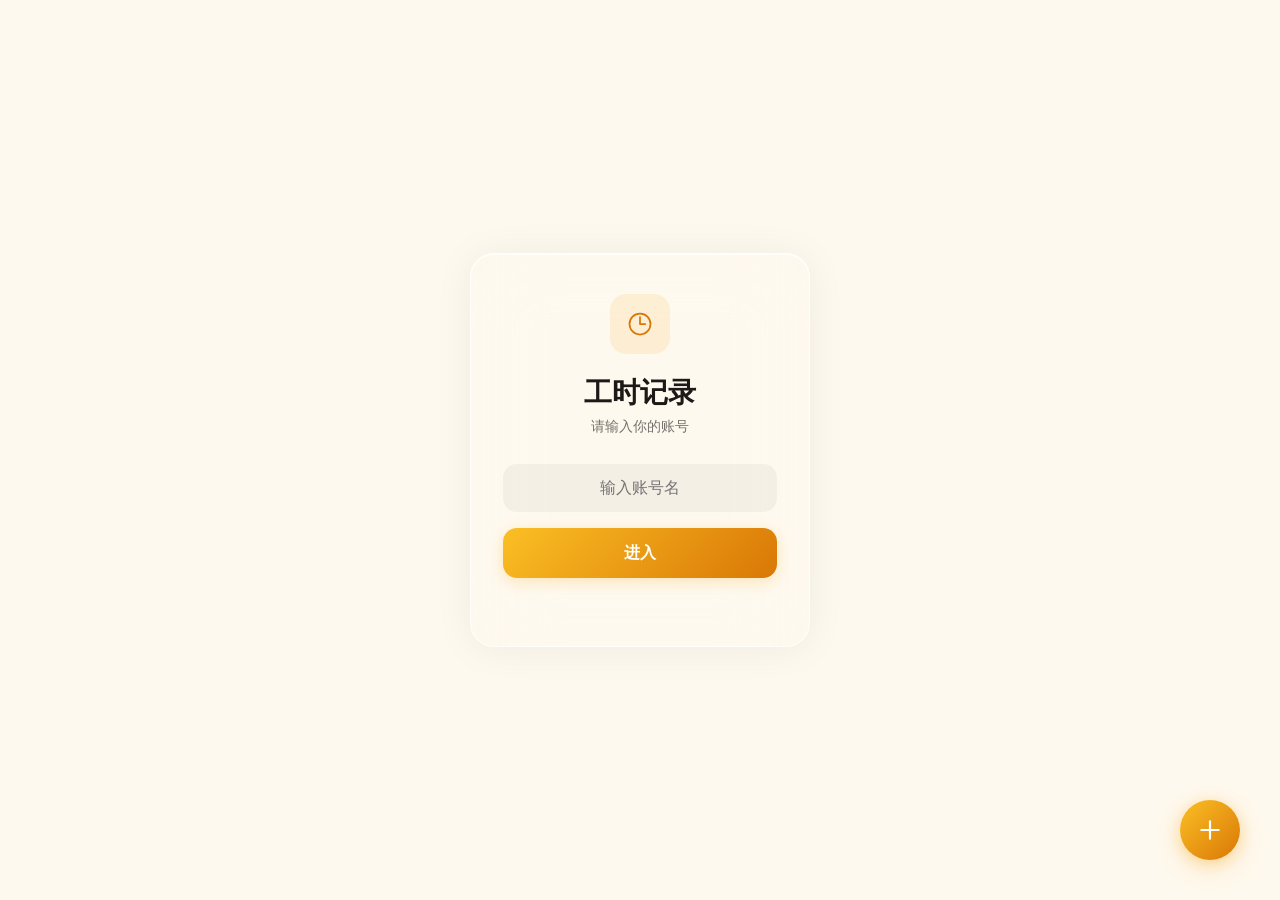
==== index.html @ 6ed932e9 "简化天气展示：从独立卡片收敛为日期栏内联一行 天气从完整的 Liquid Glass 卡片(城市名+3天预报)改为日期栏下方的 一行小文字(今天图标+天气名+温度)，不再喧宾夺主。" ====
<!DOCTYPE html>
<html lang="zh-CN">
<head>
<meta charset="UTF-8">
<meta name="viewport" content="width=device-width, initial-scale=1.0, maximum-scale=1.0, user-scalable=no, viewport-fit=cover">
<meta name="apple-mobile-web-app-capable" content="yes">
<meta name="apple-mobile-web-app-status-bar-style" content="black-translucent">
<meta name="theme-color" content="#fffbeb">
<title>工时记录</title>
<link rel="icon" href="data:,">
<link rel="manifest" href="manifest.json">
<link rel="stylesheet" href="style.css">
</head>
<body>

<div class="container">
  <header>
    <div class="header-title-row">
      <h1>工时记录</h1>
      <p class="header-user-line">当前：<span class="current-user-tag" id="currentUserTag">—</span> <span class="switch-account-link" id="switchAccountLink">切换账号</span></p>
    </div>
    <div class="top-bar-date" id="topBarDate">
        <div class="top-bar-date-main">
          <span class="top-bar-date-weekday"></span>
          <span class="top-bar-date-full"></span>
        </div>
        <span class="top-bar-date-lunar" id="topBarLunar"></span>
        <span class="top-bar-weather" id="topBarWeather"></span>
      </div>
  </header>

  <div class="stats-grid">
    <div class="stat-card" id="todayStatCard" role="button" aria-label="点击新增或编辑今日工时记录" tabindex="0">
      <div class="stat-label">今日工时 <span class="tap-hint">可点击</span></div>
      <div class="stat-date" id="todayRange"></div>
      <div>
        <span class="stat-value" id="todayHours">0</span>
        <span class="stat-unit">小时</span>
      </div>
    </div>
    <div class="stat-card">
      <div class="stat-label">本周工时</div>
      <div class="stat-date" id="weekRangeText"></div>
      <div>
        <span class="stat-value" id="weekHours">0</span>
        <span class="stat-unit">小时</span>
      </div>
    </div>
    <div class="stat-card">
      <div class="stat-label">本月工时</div>
      <div class="stat-date" id="monthRangeText"></div>
      <div>
        <span class="stat-value" id="monthHours">0</span>
        <span class="stat-unit">小时</span>
      </div>
    </div>
  </div>

  <div class="section-header">
    <h2 class="section-title">工时明细</h2>
    <div class="tool-btns">
      <button class="export-btn" id="analysisBtn" title="工时分析">
        <svg xmlns="http://www.w3.org/2000/svg" fill="none" viewBox="0 0 24 24" stroke="currentColor" stroke-width="2">
          <path stroke-linecap="round" stroke-linejoin="round" d="M9 19v-6a2 2 0 00-2-2H5a2 2 0 00-2 2v6a2 2 0 002 2h2a2 2 0 002-2zm0 0V9a2 2 0 012-2h2a2 2 0 012 2v10m-6 0a2 2 0 002 2h2a2 2 0 002-2m0 0V5a2 2 0 012-2h2a2 2 0 012 2v14a2 2 0 01-2 2h-2a2 2 0 01-2-2z" />
        </svg>
        分析
      </button>
      <button class="export-btn" id="exportBtn" title="导出 CSV">
        <svg xmlns="http://www.w3.org/2000/svg" fill="none" viewBox="0 0 24 24" stroke="currentColor" stroke-width="2">
          <path stroke-linecap="round" stroke-linejoin="round" d="M4 16v1a3 3 0 003 3h10a3 3 0 003-3v-1m-4-8l-4-4m0 0L8 8m4-4v12" />
        </svg>
        导出
      </button>
      <button class="export-btn" id="importBtn" title="导入 CSV">
        <svg xmlns="http://www.w3.org/2000/svg" fill="none" viewBox="0 0 24 24" stroke="currentColor" stroke-width="2">
          <path stroke-linecap="round" stroke-linejoin="round" d="M12 10v6m0 0l-3-3m3 3l3-3m2 8H7a2 2 0 01-2-2V5a2 2 0 012-2h5.586a1 1 0 01.707.293l5.414 5.414a1 1 0 01.293.707V19a2 2 0 01-2 2z" />
        </svg>
        导入
      </button>
    </div>
    <input type="file" id="importFile" accept=".csv" style="display:none">
  </div>

  <div class="filter-section">
    <div class="filter-group">
      <label>从</label>
      <input type="date" id="filterStartDate">
    </div>
    <span class="filter-sep">—</span>
    <div class="filter-group">
      <label>至</label>
      <input type="date" id="filterEndDate">
    </div>
    <div class="filter-total">
      <span class="filter-total-label">合计</span>
      <span class="filter-total-value" id="rangeTotal">0</span>
      <span class="filter-total-unit">小时</span>
    </div>
  </div>

  <div id="logList" class="log-list"></div>

  <div class="version-footer"></div>
</div>

<button class="add-btn" id="addBtn" title="新增工时记录" aria-label="新增工时记录">
  <svg xmlns="http://www.w3.org/2000/svg" fill="none" viewBox="0 0 24 24" stroke="currentColor" stroke-width="2">
    <path stroke-linecap="round" stroke-linejoin="round" d="M12 4v16m8-8H4" />
  </svg>
</button>

<div class="modal-overlay" id="modalOverlay" role="dialog" aria-modal="true" aria-labelledby="modalTitle">
  <div class="modal">
    <div class="modal-drag-bar"></div>
    <div class="modal-header">
      <h2 class="modal-title" id="modalTitle">新增工时记录</h2>
      <p class="modal-subtitle" id="modalSubtitle">记录你的工作时间</p>
    </div>
    <form id="addForm" autocomplete="off">
      <input type="hidden" id="editId">
      <div class="form-group">
        <label class="form-label" for="logDate">日期</label>
        <input type="date" id="logDate" required aria-required="true">
      </div>
      <div class="form-group">
        <label class="form-label" for="hours">工时（小时）</label>
        <input type="number" id="hours" min="0" step="0.5" inputmode="decimal" pattern="[0-9]*" placeholder="例如：8" required aria-required="true">
      </div>
      <div class="form-group">
        <label class="form-label" for="shift">班次 <span class="label-hint">（选填）</span></label>
        <select id="shift" aria-label="选择班次">
          <option value="">请选择班次</option>
          <option value="早班">早班</option>
          <option value="中班">中班</option>
          <option value="晚班">晚班</option>
        </select>
      </div>
      <div class="form-group">
        <label class="form-label" for="notes">备注 <span class="label-hint">（选填）</span></label>
        <textarea id="notes" placeholder="记录一下做了什么..." aria-label="备注"></textarea>
      </div>
      <div class="modal-actions" id="modalActions">
        <button type="button" class="btn btn-secondary" id="cancelBtn">取消</button>
        <button type="button" class="btn btn-danger" id="deleteBtn" style="display:none" aria-label="删除此记录">删除</button>
        <button type="submit" class="btn btn-primary" id="saveBtn">保存记录</button>
      </div>
    </form>
  </div>
</div>

<div class="toast" id="toast"></div>

<div class="modal-overlay" id="analysisModalOverlay" role="dialog" aria-modal="true" aria-label="工时分析">
  <div class="modal analysis-modal">
    <div class="modal-drag-bar"></div>
    <div class="modal-header">
      <h2 class="modal-title">工时分析</h2>
      <p class="modal-subtitle" id="analysisSubtitle">当月每日工时</p>
    </div>
    <div class="chart-mode-switch" id="chartModeSwitch" role="tablist" aria-label="图表时间范围">
      <button class="chart-mode-btn active" data-mode="month" role="tab" aria-selected="true">当月</button>
      <button class="chart-mode-btn" data-mode="year" role="tab" aria-selected="false">当年</button>
    </div>
    <div class="chart-summary" id="chartSummary" aria-live="polite"></div>
    <div class="chart-canvas-wrap">
      <canvas id="workChart" width="700" height="300" role="img" aria-label="工时图表"></canvas>
    </div>
    <div class="modal-actions">
      <button type="button" class="btn btn-secondary" id="analysisCloseBtn">关闭</button>
    </div>
  </div>
</div>

<div class="login-overlay" id="loginOverlay">
  <div class="login-card">
    <div class="login-icon">
      <svg xmlns="http://www.w3.org/2000/svg" fill="none" viewBox="0 0 24 24" stroke="currentColor" stroke-width="1.5">
        <path stroke-linecap="round" stroke-linejoin="round" d="M12 6v6h4.5m4.5 0a9 9 0 11-18 0 9 9 0 0118 0z" />
      </svg>
    </div>
    <h2 class="login-title">工时记录</h2>
    <p class="login-desc">请输入你的账号</p>
    <input class="login-input" id="loginInput" placeholder="输入账号名" maxlength="20" autocomplete="off">
    <button class="login-btn" id="loginBtn">进入</button>
    <p class="login-error" id="loginError"></p>
  </div>
</div>

<script src="app.js"></script>
<script>
  if ('serviceWorker' in navigator) {
    navigator.serviceWorker.register('sw.js').then(reg => {
      // 每次打开页面强制检查 SW 更新（绕过浏览器 24h 限制）
      reg.update();

      // 检测到新版本
      reg.addEventListener('updatefound', () => {
        const newSW = reg.installing;
        if (!newSW) return;
        newSW.addEventListener('statechange', () => {
          if (newSW.state === 'installed' && navigator.serviceWorker.controller) {
            // 新 SW 已安装，通知用户
            document.dispatchEvent(new CustomEvent('sw-update-ready'));
          }
        });
      });
    });

    // 页面可见时也检查一下
    document.addEventListener('visibilitychange', () => {
      if (!document.hidden) {
        navigator.serviceWorker.getRegistration().then(reg => { if (reg) reg.update(); });
      }
    });
  }
</script>
</body>
</html>
---- style.css ----
:root {
    --amber-50: #fffbeb;
    --amber-100: #fef3c7;
    --amber-200: #fde68a;
    --amber-300: #fcd34d;
    --amber-400: #fbbf24;
    --amber-500: #f59e0b;
    --amber-600: #d97706;
    --amber-700: #b45309;
    --amber-800: #92400e;
    --amber-900: #78350f;
    --stone-50: #fafaf9;
    --stone-100: #f5f5f4;
    --stone-200: #e7e5e4;
    --stone-300: #d6d3d1;
    --stone-400: #a8a29e;
    --stone-500: #78716c;
    --stone-600: #57534e;
    --stone-700: #44403c;
    --stone-800: #292524;
    --stone-900: #1c1917;
    --red-500: #ef4444;
    --safe-bottom: env(safe-area-inset-bottom, 0px);
    --safe-top: env(safe-area-inset-top, 0px);
    --radius-card: 22px;
    --radius-log: 18px;
    --radius-input: 14px;
    --shift-morning: #f59e0b;
    --shift-mid: #6366f1;
    --shift-night: #1e40af;
    --today-accent: #f59e0b;
  }

  * { margin:0; padding:0; box-sizing:border-box; }

  body {
    font-family: -apple-system, BlinkMacSystemFont, 'SF Pro Display', 'Segoe UI', Roboto, 'PingFang SC', 'Hiragino Sans GB', 'Microsoft YaHei', 'HarmonyOS Sans', sans-serif;
    background:
      radial-gradient(ellipse 75% 55% at 15% 0%, rgba(147,197,253,0.45) 0%, transparent 50%),
      radial-gradient(ellipse 60% 50% at 85% 10%, rgba(167,139,250,0.35) 0%, transparent 50%),
      radial-gradient(ellipse 50% 45% at 75% 85%, rgba(94,234,212,0.3) 0%, transparent 50%),
      radial-gradient(ellipse 65% 50% at 5% 70%, rgba(196,181,253,0.35) 0%, transparent 50%),
      radial-gradient(ellipse 40% 35% at 50% 50%, rgba(255,255,255,0.5) 0%, transparent 55%),
      #fef9ee;
    min-height: 100vh;
    color: var(--stone-800);
    -webkit-font-smoothing: antialiased;
    -moz-osx-font-smoothing: grayscale;
    -webkit-tap-highlight-color: transparent;
    -webkit-user-select: none;
    user-select: none;
    overscroll-behavior: none;
  }

  body.modal-open {
    overflow: hidden;
    position: fixed;
    width: 100%;
  }

  .container {
    max-width: 900px;
    margin: 0 auto;
    padding: calc(24px + var(--safe-top)) 20px calc(120px + var(--safe-bottom));
  }

  header {
    display: flex;
    flex-direction: column;
    gap: 16px;
    margin-bottom: 28px;
  }

  .header-title-row {
    display: flex;
    align-items: baseline;
    gap: 12px;
    flex-wrap: wrap;
  }


  header h1 {
    font-family: Georgia, 'Noto Serif SC', 'Source Han Serif SC', 'STSong', 'Songti SC', 'KaiTi', serif;
    font-size: 38px;
    font-weight: 400;
    color: var(--stone-900);
    letter-spacing: -0.5px;
    margin-bottom: 0;
    background: linear-gradient(135deg, var(--stone-900) 40%, var(--amber-700));
    -webkit-background-clip: text;
    background-clip: text;
    -webkit-text-fill-color: transparent;
  }

  .header-user-line {
    font-size: 14px;
    color: var(--stone-500);
    font-weight: 400;
    white-space: nowrap;
  }

  .top-bar-date {
    display: flex;
    flex-direction: column;
    justify-content: center;
    gap: 4px;
    flex-shrink: 0;
  }

  .top-bar-date-main {
    display: flex;
    align-items: baseline;
    gap: 8px;
  }

  .top-bar-date-weekday {
    font-family: Georgia, 'Noto Serif SC', 'Source Han Serif SC', 'STSong', 'Songti SC', 'KaiTi', serif;
    font-size: 20px;
    font-weight: 400;
    line-height: 1;
    color: var(--stone-900);
  }

  .top-bar-date-full {
    font-size: 12px;
    color: var(--stone-400);
    font-weight: 500;
    letter-spacing: 0.3px;
  }

  .top-bar-date-lunar {
    font-size: 12px;
    color: var(--amber-600);
    font-weight: 500;
    letter-spacing: 0.3px;
  }

  /* ---- 内联天气（极简） ---- */
  .top-bar-weather {
    font-size: 12px;
    color: var(--stone-400);
    font-weight: 500;
    letter-spacing: 0.3px;
    display: inline-flex;
    align-items: center;
    gap: 4px;
  }
  .top-bar-weather img {
    width: 14px;
    height: 14px;
    vertical-align: -2px;
  }

  .login-overlay {
    position: fixed; inset: 0;
    background: #fef9ee;
    display: flex;
    align-items: center;
    justify-content: center;
    padding: env(safe-area-inset-top, 20px) 20px env(safe-area-inset-bottom, 20px);
  }
  .login-overlay.hidden { display: none; }
  .login-card {
    text-align: center;
    background: rgba(255,255,255,0.1);
    backdrop-filter: blur(40px);
    -webkit-backdrop-filter: blur(40px);
    border: 1px solid rgba(255,255,255,0.7);
    border-radius: 24px;
    padding: 40px 32px;
    box-shadow: 0 2px 40px rgba(0,0,0,0.06), inset 0 1px 0 rgba(255,255,255,0.6);
    width: 100%;
    max-width: 340px;
    margin: 0 auto;
  }
  .login-icon {
    width: 60px; height: 60px;
    margin: 0 auto 20px;
    border-radius: 16px;
    background: rgba(245,158,11,0.12);
    display: flex; align-items: center; justify-content: center;
  }
  .login-icon svg { width: 28px; height: 28px; stroke: var(--amber-600); }
  .login-title {
    font-size: 28px;
    font-weight: 700;
    color: var(--stone-900);
    margin-bottom: 6px;
  }
  .login-desc { font-size: 14px; color: var(--stone-500); margin-bottom: 28px; }
  .login-input {
    width: 100%; padding: 14px 16px;
    border: none;
    border-radius: var(--radius-input);
    font-size: 16px; color: var(--stone-700);
    background: rgba(120,113,108,0.08);
    text-align: center;
    font-family: inherit;
    margin-bottom: 16px; min-height: 48px;
    transition: all 0.2s;
    -webkit-user-select: text; user-select: text;
  }
  .login-input:focus {
    outline: none;
    background: rgba(120,113,108,0.12);
    box-shadow: 0 0 0 2px var(--amber-500);
  }
  .login-input.error { box-shadow: 0 0 0 2px var(--red-500); animation: shake 0.5s ease; }
  .login-btn {
    width: 100%; padding: 14px;
    border-radius: 14px; border: none;
    background: linear-gradient(135deg, var(--amber-400), var(--amber-600));
    color: white; font-size: 16px; font-weight: 600;
    font-family: inherit;
    cursor: pointer; min-height: 50px;
    transition: all 0.2s;
    -webkit-tap-highlight-color: transparent;
    box-shadow: 0 4px 16px rgba(245,158,11,0.25);
  }
  .login-btn:active { opacity: 0.85; transform: scale(0.98); }
  .login-error { font-size: 12px; color: var(--red-500); margin-top: 10px; min-height: 18px; }

  /* 切换账号链接 */
  .current-user-tag {
    font-weight: 600; color: var(--amber-600);
  }
  .switch-account-link {
    display: inline-block; margin-left: 8px;
    font-size: 12px; font-weight: 500; color: var(--stone-400);
    cursor: pointer; transition: color 0.2s;
    -webkit-tap-highlight-color: transparent;
  }
  .switch-account-link:hover { color: var(--amber-600); }


  /* ---- 统计卡片 (Liquid Glass) ---- */
  .stats-grid {
    display: grid;
    grid-template-columns: repeat(3, 1fr);
    gap: 12px;
    margin-bottom: 24px;
  }

  .stat-card {
    background: rgba(255,255,255,0.1);
    backdrop-filter: blur(40px);
    -webkit-backdrop-filter: blur(40px);
    -webkit-backface-visibility: hidden;
    backface-visibility: hidden;
    border: 1px solid rgba(255,255,255,0.7);
    border-radius: var(--radius-card);
    padding: 20px 16px;
    box-shadow: 0 2px 20px rgba(0,0,0,0.04), inset 0 1px 0 rgba(255,255,255,0.6);
    position: relative;
    overflow: hidden;
    transition: transform 0.2s ease, box-shadow 0.3s ease;
  }

  /* 今日卡片特殊样式：琥珀色顶部光条 + 暖光 */
  #todayStatCard {
    cursor: pointer;
    border-top: 2.5px solid var(--today-accent);
    box-shadow: 0 2px 20px rgba(0,0,0,0.04), 0 0 24px rgba(245,158,11,0.1), inset 0 1px 0 rgba(255,255,255,0.6);
    background: rgba(255,251,235,0.15);
  }

  /* Liquid Glass highlight */
  .stat-card::before {
    content: '';
    position: absolute;
    top: 0; left: 10%; right: 10%;
    height: 1px;
    background: linear-gradient(90deg, transparent, rgba(255,255,255,0.8), transparent);
  }

  .stat-card:active { transform: scale(0.97); }

  .stat-label {
    font-size: 11px;
    font-weight: 600;
    color: var(--stone-500);
    text-transform: uppercase;
    letter-spacing: 0.5px;
    margin-bottom: 4px;
    display: flex;
    align-items: center;
    gap: 6px;
  }

  .tap-hint {
    display: none;
    font-size: 9px;
    font-weight: 500;
    color: var(--amber-500);
    text-transform: none;
    letter-spacing: 0;
    background: rgba(245,158,11,0.1);
    padding: 2px 6px;
    border-radius: 6px;
  }

  @media (max-width: 720px) {
    .tap-hint { display: inline; }
  }

  .stat-date {
    font-size: 11px;
    color: var(--stone-400);
    font-weight: 400;
    margin-bottom: 10px;
  }

  .stat-value {
    font-family: Georgia, 'Noto Serif SC', 'Source Han Serif SC', 'STSong', 'Songti SC', 'KaiTi', serif;
    font-size: 36px;
    font-weight: 400;
    color: var(--stone-900);
    line-height: 1;
  }

  .stat-unit {
    font-size: 13px;
    font-weight: 500;
    color: var(--stone-500);
    margin-left: 2px;
  }

  /* ---- 筛选区 (Liquid Glass) ---- */
  .filter-section {
    background: rgba(255,255,255,0.1);
    backdrop-filter: blur(40px);
    -webkit-backdrop-filter: blur(40px);
    -webkit-backface-visibility: hidden;
    backface-visibility: hidden;
    border: 1px solid rgba(255,255,255,0.7);
    border-radius: var(--radius-card);
    padding: 16px 20px;
    box-shadow: 0 2px 20px rgba(0,0,0,0.04), inset 0 1px 0 rgba(255,255,255,0.6);
    margin-bottom: 24px;
    display: flex;
    flex-wrap: wrap;
    align-items: center;
    gap: 12px;
    position: relative;
  }

  .filter-section::before {
    content: '';
    position: absolute;
    top: 0; left: 10%; right: 10%;
    height: 1px;
    background: linear-gradient(90deg, transparent, rgba(255,255,255,0.8), transparent);
  }

  .filter-group {
    display: flex;
    align-items: center;
    gap: 6px;
  }

  .filter-group label {
    font-size: 12px;
    color: var(--stone-500);
    font-weight: 500;
    white-space: nowrap;
  }

  .filter-sep {
    color: var(--stone-400);
    font-size: 14px;
    padding: 0 2px;
  }

  input[type="date"] {
    padding: 10px 14px;
    border: none;
    border-radius: 10px;
    font-size: 15px;
    font-family: inherit;
    color: var(--stone-700);
    background: rgba(120,113,108,0.08);
    transition: all 0.2s ease;
    cursor: pointer;
    min-height: 40px;
  }

  input[type="date"]:hover {
    background: rgba(120,113,108,0.12);
  }

  input[type="date"]:focus {
    outline: none;
    box-shadow: 0 0 0 2px var(--amber-500);
    background: rgba(120,113,108,0.12);
  }

  .filter-total {
    margin-left: auto;
    display: flex;
    align-items: baseline;
    gap: 8px;
    flex-shrink: 0;
    min-width: fit-content;
    white-space: nowrap;
    background: linear-gradient(135deg, rgba(245,158,11,0.08), rgba(245,158,11,0.15));
    border-radius: 12px;
    padding: 10px 18px;
    border: 1px solid rgba(245,158,11,0.1);
  }

  .filter-total-label { font-size: 13px; color: var(--stone-500); font-weight: 500; white-space: nowrap; }

  .filter-total-value {
    font-family: Georgia, 'Noto Serif SC', 'Source Han Serif SC', 'STSong', 'Songti SC', 'KaiTi', serif;
    font-size: 26px;
    font-weight: 400;
    color: var(--amber-700);
    line-height: 1;
    white-space: nowrap;
  }

  .filter-total-unit { font-size: 13px; color: var(--stone-500); font-weight: 500; white-space: nowrap; }

  /* ---- 工时分析弹窗 ---- */
  .analysis-modal {
    max-width: 700px;
  }
  /* ---- 分析模式切换 ---- */
  .chart-mode-switch {
    display: flex;
    gap: 0;
    margin-bottom: 16px;
    background: rgba(120,113,108,0.06);
    border-radius: 10px;
    padding: 3px;
  }
  .chart-mode-btn {
    flex: 1;
    padding: 8px 16px;
    border: none;
    border-radius: 8px;
    font-size: 14px;
    font-weight: 500;
    font-family: inherit;
    cursor: pointer;
    background: transparent;
    color: var(--stone-500);
    transition: all 0.2s ease;
    -webkit-tap-highlight-color: transparent;
  }
  .chart-mode-btn.active {
    background: white;
    color: var(--amber-700);
    font-weight: 600;
    box-shadow: 0 1px 3px rgba(0,0,0,0.06);
  }
  .chart-mode-btn:active { opacity: 0.7; }

  .chart-summary {
    display: flex;
    flex-wrap: wrap;
    gap: 8px;
    margin-bottom: 16px;
    padding: 0 4px;
  }
  .chart-summary-item {
    background: rgba(245,158,11,0.08);
    border-radius: 10px;
    padding: 8px 14px;
    font-size: 12px;
    color: var(--stone-600);
    font-weight: 500;
    white-space: nowrap;
  }
  .chart-summary-item strong {
    color: var(--amber-700);
    font-weight: 700;
  }
  .chart-canvas-wrap {
    width: 100%;
    overflow-x: auto;
    -webkit-overflow-scrolling: touch;
    border-radius: 12px;
    background: rgba(255,255,255,0.15);
    margin-bottom: 16px;
  }
  .chart-canvas-wrap canvas {
    display: block;
    min-width: 600px;
    width: 100%;
    height: auto;
  }

  /* ---- 明细列表 ---- */
  .section-header {
    display: flex;
    align-items: center;
    justify-content: space-between;
    margin-bottom: 14px;
  }

  .section-title {
    font-family: Georgia, 'Noto Serif SC', 'Source Han Serif SC', 'STSong', 'Songti SC', 'KaiTi', serif;
    font-size: 26px;
    font-weight: 400;
    color: var(--stone-900);
    letter-spacing: -0.5px;
    position: relative;
    display: inline-block;
  }
  .section-title::after {
    content: '';
    position: absolute;
    bottom: -4px; left: 0;
    width: 32px; height: 2.5px;
    background: linear-gradient(90deg, var(--amber-400), var(--amber-600));
    border-radius: 2px;
  }

  .tool-btns {
    display: flex;
    gap: 6px;
  }
  .export-btn {
    display: flex;
    align-items: center;
    gap: 5px;
    padding: 8px 14px;
    border-radius: 10px;
    border: 1px solid rgba(255,255,255,0.5);
    background: rgba(255,255,255,0.15);
    backdrop-filter: blur(12px);
    -webkit-backdrop-filter: blur(12px);
    -webkit-backface-visibility: hidden;
    backface-visibility: hidden;
    color: var(--stone-600);
    font-size: 13px;
    font-weight: 500;
    font-family: inherit;
    cursor: pointer;
    transition: all 0.2s ease;
    -webkit-tap-highlight-color: transparent;
  }

  .export-btn:hover { background: rgba(255,255,255,0.3); }
  .export-btn:active { transform: scale(0.96); opacity: 0.7; }

  .export-btn svg { width: 16px; height: 16px; }

  .log-list {
    display: flex;
    flex-direction: column;
    gap: 12px;
  }

  .month-group {
    display: flex;
    flex-direction: column;
    gap: 8px;
  }

  .month-header {
    display: flex;
    align-items: center;
    gap: 8px;
    padding: 10px 4px;
    cursor: pointer;
    user-select: none;
    -webkit-tap-highlight-color: transparent;
  }

  .month-header:active { opacity: 0.7; }

  .month-arrow {
    width: 16px;
    height: 16px;
    color: var(--stone-400);
    transition: transform 0.2s ease;
    flex-shrink: 0;
  }

  .month-arrow.expanded {
    transform: rotate(90deg);
  }

  .month-title {
    font-size: 15px;
    font-weight: 600;
    color: var(--stone-700);
    flex: 1;
  }

  .month-stats {
    display: flex;
    align-items: center;
    gap: 10px;
    font-size: 13px;
  }

  .month-count {
    color: var(--stone-400);
  }

  .month-total {
    color: var(--amber-600);
    font-weight: 600;
    background: rgba(245,158,11,0.08);
    padding: 2px 8px;
    border-radius: 8px;
  }

  .month-content {
    display: flex;
    flex-direction: column;
    gap: 8px;
    overflow: hidden;
    animation: slideDown 0.25s ease;
  }

  .month-content.hidden {
    display: none;
  }

  @keyframes slideDown {
    from { opacity: 0; transform: translateY(-4px); }
    to { opacity: 1; transform: translateY(0); }
  }

  .log-card-wrapper {
    position: relative;
    overflow: hidden;
    border-radius: var(--radius-log);
  }

  .log-card-delete-bg {
    position: absolute;
    inset: 0;
    background: rgba(239,68,68,0.9);
    backdrop-filter: blur(20px);
    -webkit-backdrop-filter: blur(20px);
    display: flex;
    align-items: center;
    justify-content: flex-end;
    padding-right: 24px;
    font-size: 14px;
    font-weight: 600;
    color: white;
    border-radius: var(--radius-log);
    visibility: hidden;
  }

  .log-card-wrapper:has(.log-card.swiped) .log-card-delete-bg {
    visibility: visible;
  }

  .log-card-delete-bg span {
    display: flex;
    align-items: center;
    gap: 6px;
  }

  .log-card {
    background: rgba(255,255,255,0.1);
    backdrop-filter: blur(18px);
    -webkit-backdrop-filter: blur(18px);
    -webkit-backface-visibility: hidden;
    backface-visibility: hidden;
    border: 1px solid rgba(255,255,255,0.7);
    border-radius: var(--radius-log);
    padding: 16px 18px;
    box-shadow: 0 1px 12px rgba(0,0,0,0.04), inset 0 1px 0 rgba(255,255,255,0.5);
    display: flex;
    align-items: center;
    gap: 14px;
    transition: transform 0.25s cubic-bezier(0.4,0,0.2,1);
    position: relative;
    z-index: 1;
    touch-action: pan-y;
    cursor: pointer;
  }

  .log-card::before {
    content: '';
    position: absolute;
    top: 0; left: 10%; right: 10%;
    height: 1px;
    background: linear-gradient(90deg, transparent, rgba(255,255,255,0.7), transparent);
  }

  .log-card.swiped {
    transform: translateX(-80px);
    background: #fffcf4;
    backdrop-filter: none;
    -webkit-backdrop-filter: none;
  }
  .log-card:active { background: rgba(255,255,255,0.75); }

  .log-date-info {
    min-width: 72px;
    padding-right: 12px;
    border-right: 1.5px solid rgba(245,158,11,0.2);
  }

  .log-date-main {
    font-size: 14px;
    font-weight: 600;
    color: var(--stone-700);
  }

  .log-date-week {
    font-size: 12px;
    color: var(--stone-400);
    margin-top: 2px;
  }

  .log-content { flex:1; min-width:0; }

  .log-project {
    font-size: 14px;
    font-weight: 600;
    color: var(--stone-800);
    margin-bottom: 2px;
  }

  .log-project.empty {
    color: var(--stone-400);
    font-style: italic;
    font-weight: 400;
  }

  .log-notes {
    font-size: 13px;
    color: var(--stone-500);
    overflow: hidden;
    text-overflow: ellipsis;
    white-space: nowrap;
  }

  .log-duration-badge {
    background: linear-gradient(135deg, var(--amber-400), var(--amber-600));
    color: white;
    padding: 5px 12px;
    border-radius: 20px;
    font-size: 13px;
    font-weight: 600;
    white-space: nowrap;
    box-shadow: 0 2px 8px rgba(245,158,11,0.2);
  }

  /* ---- 班次色彩指示条 ---- */
  .log-card-wrapper.shift-morning .log-card::after,
  .log-card-wrapper.shift-mid .log-card::after,
  .log-card-wrapper.shift-night .log-card::after {
    content: '';
    position: absolute;
    left: 0; top: 12%; bottom: 12%;
    width: 3px;
    border-radius: 0 3px 3px 0;
  }
  .log-card-wrapper.shift-morning .log-card::after { background: var(--shift-morning); }
  .log-card-wrapper.shift-mid .log-card::after { background: var(--shift-mid); }
  .log-card-wrapper.shift-night .log-card::after { background: var(--shift-night); }
  .log-card-wrapper.shift-morning .log-card,
  .log-card-wrapper.shift-mid .log-card,
  .log-card-wrapper.shift-night .log-card {
    padding-left: 22px;
  }

  /* ---- 空状态 ---- */
  .empty-state {
    text-align: center;
    padding: 60px 20px;
    background: rgba(255,255,255,0.1);
    backdrop-filter: blur(30px);
    -webkit-backdrop-filter: blur(30px);
    -webkit-backface-visibility: hidden;
    backface-visibility: hidden;
    border: 1px solid rgba(255,255,255,0.7);
    border-radius: var(--radius-card);
    box-shadow: 0 1px 12px rgba(0,0,0,0.03);
  }

  .empty-icon {
    width: 56px; height: 56px;
    margin: 0 auto 18px;
    border-radius: 16px;
    background: rgba(245,158,11,0.1);
    display: flex; align-items: center; justify-content: center;
  }

  .empty-icon svg { width: 28px; height: 28px; stroke: var(--amber-600); }

  .empty-title {
    font-family: Georgia, 'Noto Serif SC', 'Source Han Serif SC', 'STSong', 'Songti SC', 'KaiTi', serif;
    font-size: 20px;
    font-weight: 400;
    color: var(--stone-800);
    margin-bottom: 8px;
  }

  .empty-desc {
    font-size: 14px;
    color: var(--stone-500);
    max-width: 300px;
    margin: 0 auto;
    line-height: 1.6;
  }

  /* ---- FAB 按钮 (Amber Gradient) ---- */
  .add-btn {
    position: fixed;
    bottom: calc(32px + var(--safe-bottom));
    right: calc(20px + var(--safe-bottom));
    width: 56px; height: 56px;
    border-radius: 50%;
    background: linear-gradient(135deg, var(--amber-400) 0%, var(--amber-600) 100%);
    border: none;
    color: white;
    cursor: pointer;
    box-shadow: 0 4px 16px rgba(245,158,11,0.35), 0 8px 32px rgba(245,158,11,0.15);
    display: flex;
    align-items: center;
    justify-content: center;
    transition: all 0.25s cubic-bezier(0.4,0,0.2,1);
    z-index: 100;
    -webkit-tap-highlight-color: transparent;
  }

  .add-btn:hover {
    box-shadow: 0 6px 24px rgba(245,158,11,0.45), 0 12px 40px rgba(245,158,11,0.2);
    transform: translateY(-2px);
  }

  .add-btn:active {
    transform: scale(0.92);
    box-shadow: 0 2px 8px rgba(245,158,11,0.3);
  }

  .add-btn svg { width: 26px; height: 26px; stroke-width: 2; pointer-events: none; }

  .add-btn::after {
    content: '';
    position: absolute;
    inset: -3px;
    border-radius: 50%;
    background: linear-gradient(135deg, var(--amber-400), var(--amber-600));
    opacity: 0;
    z-index: -1;
    animation: fabPulse 3s ease-in-out infinite;
  }

  @keyframes fabPulse {
    0%, 100% { opacity: 0; transform: scale(1); }
    50% { opacity: 0.15; transform: scale(1.15); }
  }

  /* ---- 弹窗 (Liquid Glass sheet) ---- */
  .modal-overlay {
    position: fixed;
    inset: 0;
    background: rgba(0,0,0,0.2);
    backdrop-filter: blur(4px);
    -webkit-backdrop-filter: blur(4px);
    display: flex;
    align-items: flex-end;
    justify-content: center;
    z-index: 200;
    opacity: 0; visibility: hidden;
    transition: opacity 0.3s ease, visibility 0.3s ease;
  }

  .modal-overlay.active { opacity: 1; visibility: visible; }

  .modal {
    background: rgba(255,255,255,0.78);
    backdrop-filter: blur(60px);
    -webkit-backdrop-filter: blur(60px);
    border: 1px solid rgba(255,255,255,0.5);
    border-bottom: none;
    border-radius: 24px 24px 0 0;
    width: 100%;
    max-width: 500px;
    max-height: 85vh;
    overflow-y: auto;
    padding: 20px 24px calc(28px + var(--safe-bottom));
    box-shadow: 0 -4px 40px rgba(0,0,0,0.08), inset 0 1px 0 rgba(255,255,255,0.6);
    transform: translateY(100%);
    transition: transform 0.35s cubic-bezier(0.4,0,0.2,1);
    -webkit-overflow-scrolling: touch;
  }

  .modal-overlay.active .modal { transform: translateY(0); }

  .modal-drag-bar {
    width: 36px; height: 5px;
    background: rgba(120,113,108,0.2);
    border-radius: 3px;
    margin: 0 auto 16px;
  }

  .modal-header { margin-bottom: 20px; text-align: center; }

  .modal-title {
    font-family: Georgia, 'Noto Serif SC', 'Source Han Serif SC', 'STSong', 'Songti SC', 'KaiTi', serif;
    font-size: 22px;
    font-weight: 400;
    color: var(--stone-900);
    margin-bottom: 4px;
  }

  .modal-subtitle { font-size: 14px; color: var(--stone-500); }

  .form-group { margin-bottom: 16px; }

  .form-label {
    display: block;
    font-size: 13px; font-weight: 600;
    color: var(--stone-700);
    margin-bottom: 6px;
  }

  .label-hint { color: var(--stone-400); font-weight: 400; }

  input[type="text"],
  input[type="number"],
  select,
  textarea {
    width: 100%;
    padding: 12px 14px;
    border: none;
    border-radius: var(--radius-input);
    font-size: 16px;
    font-family: inherit;
    color: var(--stone-700);
    background: rgba(120,113,108,0.08);
    transition: all 0.2s ease;
    min-height: 48px;
    -webkit-appearance: none;
    appearance: none;
    -webkit-user-select: text;
    user-select: text;
  }

  input[type="text"]:focus,
  input[type="number"]:focus,
  select:focus,
  textarea:focus {
    outline: none;
    box-shadow: 0 0 0 2px var(--amber-500);
    background: rgba(120,113,108,0.12);
  }

  select {
    cursor: pointer;
    background-image: url("data:image/svg+xml,%3Csvg xmlns='http://www.w3.org/2000/svg' width='16' height='16' viewBox='0 0 24 24' fill='none' stroke='%2378716c' stroke-width='2' stroke-linecap='round' stroke-linejoin='round'%3E%3Cpolyline points='6 9 12 15 18 9'%3E%3C/polyline%3E%3C/svg%3E");
    background-repeat: no-repeat;
    background-position: right 14px center;
    padding-right: 40px;
  }

  textarea { resize: vertical; min-height: 80px; }

  .modal-actions { display: flex; gap: 10px; margin-top: 24px; }

  .btn {
    flex: 1;
    padding: 14px 20px;
    border-radius: 14px;
    font-size: 16px; font-weight: 600;
    font-family: inherit;
    cursor: pointer;
    transition: all 0.2s ease;
    border: none;
    min-height: 50px;
    -webkit-tap-highlight-color: transparent;
  }

  .btn:active { transform: scale(0.97); opacity: 0.85; }

  .btn-secondary {
    background: rgba(120,113,108,0.08);
    color: var(--stone-700);
  }
  .btn-primary {
    background: linear-gradient(135deg, var(--amber-400), var(--amber-600));
    color: white;
    box-shadow: 0 2px 8px rgba(245,158,11,0.2);
  }
.btn-danger {
  background: #dc2626;
  color: white; flex: 0 0 auto; padding: 14px 20px; font-size: 14px;
}

  /* ---- Toast ---- */
  .toast {
    position: fixed;
    top: calc(20px + var(--safe-top));
    left: 50%;
    transform: translateX(-50%) translateY(-120px);
    background: rgba(28,25,23,0.85);
    backdrop-filter: blur(20px);
    color: white;
    padding: 12px 24px;
    border-radius: var(--radius-input);
    font-size: 14px; font-weight: 500;
    box-shadow: 0 4px 24px rgba(0,0,0,0.15);
    z-index: 300;
    transition: transform 0.3s cubic-bezier(0.4,0,0.2,1);
    pointer-events: none;
    white-space: nowrap;
  }

  .toast.show { transform: translateX(-50%) translateY(0); }
  .toast.error { background: rgba(220,38,38,0.9); }

  /* ---- 设置面板 ---- */
  .settings-btn {
    position: fixed;
    top: calc(16px + var(--safe-top));
    right: calc(16px + var(--safe-bottom));
    width: 36px; height: 36px;
    border-radius: 50%;
    background: linear-gradient(135deg, rgba(255,255,255,0.7), rgba(255,255,255,0.5));
    backdrop-filter: blur(30px);
    border: 1px solid rgba(255,255,255,0.5);
    cursor: pointer;
    display: flex;
    align-items: center;
    justify-content: center;
    font-size: 16px;
    z-index: 101;
    transition: all 0.2s ease;
    -webkit-tap-highlight-color: transparent;
    box-shadow: 0 1px 12px rgba(0,0,0,0.04);
    color: var(--stone-600);
  }
  .settings-btn:active { transform: scale(0.9); }

  .settings-panel {
    position: fixed;
    top: calc(60px + var(--safe-top));
    right: calc(16px + var(--safe-bottom));
    background: rgba(255,255,255,0.75);
    backdrop-filter: blur(50px);
    -webkit-backdrop-filter: blur(50px);
    border: 1px solid rgba(255,255,255,0.5);
    border-radius: var(--radius-log);
    padding: 20px;
    box-shadow: 0 4px 30px rgba(0,0,0,0.08), inset 0 1px 0 rgba(255,255,255,0.6);
    z-index: 150;
    width: 280px;
    display: none;
  }
  .settings-panel.open { display: block; }

  .settings-title {
    font-weight: 600; font-size: 15px; color: var(--stone-800); margin-bottom: 12px;
  }
  .settings-desc {
    font-size: 12px; color: var(--stone-500); line-height: 1.6; margin-bottom: 10px;
  }
  .settings-desc a { color: var(--amber-600); }
  .settings-input {
    width: 100%; padding: 10px 12px;
    border: none; border-radius: 10px;
    font-size: 13px; font-family: monospace; color: var(--stone-700);
    margin-bottom: 10px; min-height: 40px;
    -webkit-user-select: text; user-select: text;
    background: rgba(120,113,108,0.08);
  }
  .settings-actions { display: flex; gap: 8px; }
  .settings-actions .btn { min-height: 36px; padding: 8px 16px; font-size: 13px; border-radius: 10px; }
  .sync-status {
    display: flex; align-items: center; gap: 6px;
    font-size: 11px; color: var(--stone-500); margin-top: 8px;
  }
  .sync-dot {
    width: 8px; height: 8px; border-radius: 50%; background: var(--stone-300);
  }
  .sync-dot.synced { background: #22c55e; }
  .sync-dot.syncing { background: var(--amber-400); animation: pulse 1s infinite; }
  .sync-dot.error { background: var(--red-500); }
  @keyframes pulse { 0%,100%{opacity:1} 50%{opacity:0.3} }

  /* ---- 动画 ---- */
  @keyframes fadeInUp {
    from { opacity:0; transform:translateY(12px); }
    to { opacity:1; transform:translateY(0); }
  }

  .log-card-wrapper,
  .stat-card,
  .filter-section { animation: fadeInUp 0.4s ease both; }

  .stat-card:nth-child(1) { animation-delay: 0s; }
  .stat-card:nth-child(2) { animation-delay: 0.06s; }
  .stat-card:nth-child(3) { animation-delay: 0.12s; }
  .log-card-wrapper:nth-child(1) { animation-delay:0.02s; }
  .log-card-wrapper:nth-child(2) { animation-delay:0.05s; }
  .log-card-wrapper:nth-child(3) { animation-delay:0.08s; }
  .log-card-wrapper:nth-child(4) { animation-delay:0.11s; }
  .log-card-wrapper:nth-child(5) { animation-delay:0.14s; }

  .shake { animation: shake 0.5s ease; }

  @keyframes shake {
    0%,100% { transform:translateX(0); }
    20% { transform:translateX(-8px); }
    40% { transform:translateX(8px); }
    60% { transform:translateX(-6px); }
    80% { transform:translateX(4px); }
  }

  /* ======== 响应式 ======== */
  @media (min-width: 721px) {
    header {
      flex-direction: row;
      align-items: center;
      justify-content: space-between;
      gap: 24px;
    }
    .header-title-row {
      flex-direction: column;
      gap: 6px;
      flex-shrink: 0;
    }


    .modal {
      border-radius: 24px;
      border-bottom: 1px solid rgba(255,255,255,0.5);
      transform: scale(0.95) translateY(10px);
      margin: auto; max-height: 90vh; padding: 28px;
    }
    .modal-overlay { align-items: center; padding: 20px; }
    .modal-overlay.active .modal { transform: scale(1) translateY(0); }
    .modal-drag-bar { display: none; }

    .log-card-wrapper { overflow: visible; }
    .log-card-delete-bg { display: none; }

    .stat-card:hover {
      background: rgba(255,255,255,0.25);
    }

    #todayStatCard:hover {
      box-shadow: 0 4px 28px rgba(0,0,0,0.06), 0 0 32px rgba(245,158,11,0.15), inset 0 1px 0 rgba(255,255,255,0.6);
    }

    .add-btn { bottom:40px; right:40px; width:60px; height:60px; }
    .add-btn:hover { transform: translateY(-2px); box-shadow: 0 8px 28px rgba(245,158,11,0.4), 0 14px 44px rgba(245,158,11,0.2); }
    .add-btn:active { transform: scale(0.95); }
  }

  @media (max-width: 720px) {
    .container { padding: calc(20px + var(--safe-top)) 16px calc(120px + var(--safe-bottom)); }

    header {
      gap: 12px;
      margin-bottom: 20px;
    }
    .header-title-row {
      flex-direction: column;
      gap: 4px;
    }
    .top-bar-date-weekday { font-size: 16px; }
    .top-bar-date-full { font-size: 11px; }
    .top-bar-date-lunar { font-size: 11px; }

    header h1 { font-size: 30px; }
    .header-user-line { font-size: 12px; }

    #todayStatCard { border-top-width: 2px; }

    .stats-grid { gap: 8px; }
    .stat-card { padding: 16px 12px; border-radius: 18px; }
    .stat-label { font-size: 10px; margin-bottom: 6px; }
    .stat-value { font-size: 28px; }
    .stat-unit { font-size: 12px; }

    .filter-section { padding: 12px 16px; gap: 8px; flex-direction: column; align-items: stretch; }
    .filter-section::before { display: none; }
    .filter-group { min-width: 0; }
    .filter-group label { font-size: 11px; }
    .filter-sep { display: none; }
    input[type="date"] { font-size: 14px; padding: 10px 14px; min-height: 44px; width: 100%; }

    .filter-total { width: 100%; margin-left:0; justify-content:center; margin-top:0; padding:12px 20px; gap: 6px; }
    .filter-total-value { font-size: 18px; }

    .log-date-info { min-width: 60px; padding-right: 10px; }
    .log-card { padding: 14px; gap: 10px; }
    .log-duration-badge { padding: 4px 10px; font-size: 12px; }

    .add-btn { bottom: calc(24px + var(--safe-bottom)); right:16px; width:52px; height:52px; }
    .add-btn:hover { transform: none; }
    .modal { padding: 18px 18px calc(22px + var(--safe-bottom)); }
    .section-title { font-size: 22px; }
  }

  .version-footer {
    text-align: center;
    font-size: 11px;
    color: var(--stone-400);
    padding: 32px 0 16px;
    letter-spacing: 0.5px;
  }
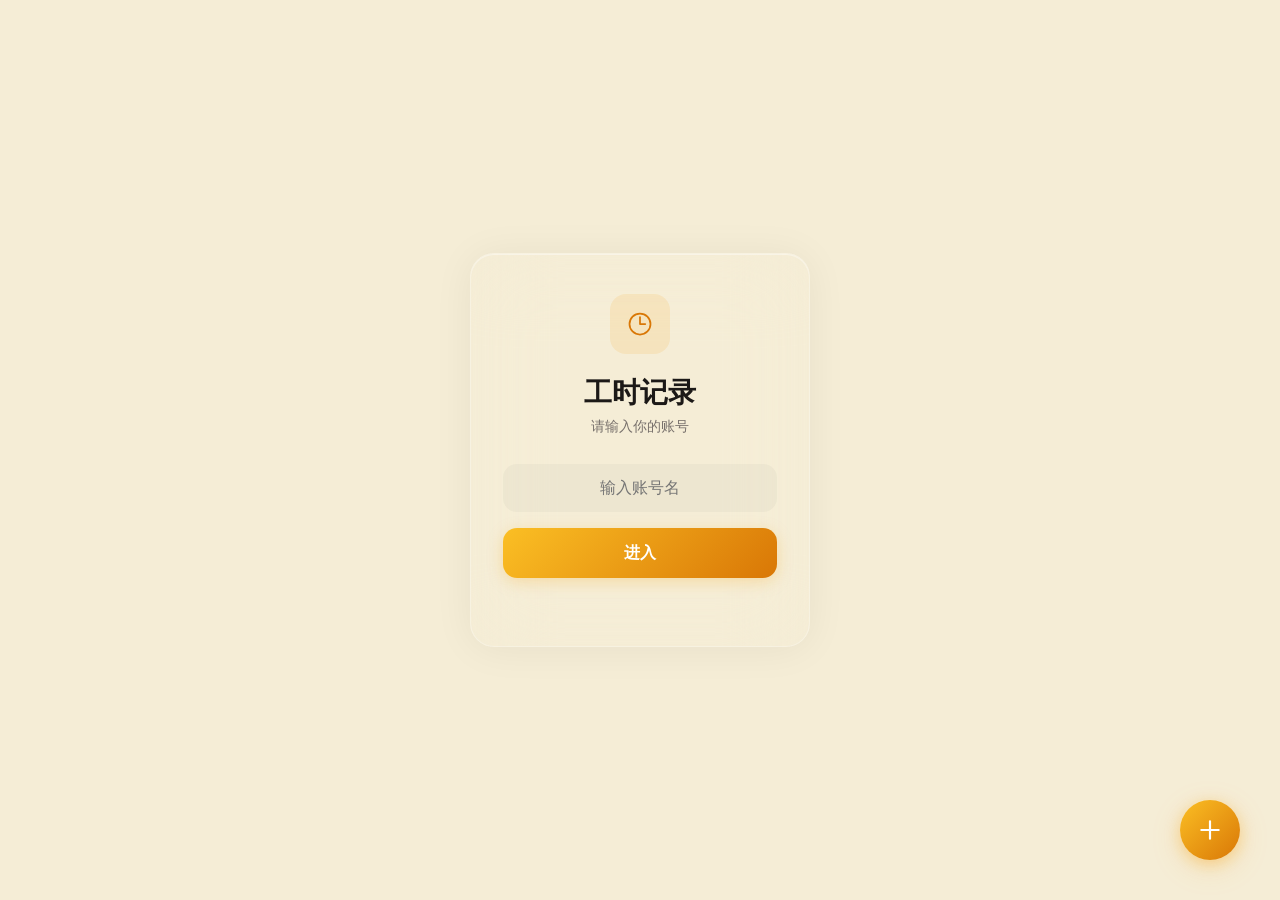
==== commit 730be285: "feat: 深色模式 + 卡片透明度优化 + SW版本006 - CSS主题变量系统(:root浅色 + [data-theme=dark]深色覆盖) - 深色模式色阶修复，引入语义强调色变量解决琥珀" ====
--- a/index.html
+++ b/index.html
@@ -2,7 +2,7 @@
 <html lang="zh-CN">
 <head>
 <meta charset="UTF-8">
-<meta name="viewport" content="width=device-width, initial-scale=1.0, maximum-scale=1.0, user-scalable=no, viewport-fit=cover">
+<meta name="viewport" content="width=device-width, initial-scale=1.0, viewport-fit=cover">
 <meta name="apple-mobile-web-app-capable" content="yes">
 <meta name="apple-mobile-web-app-status-bar-style" content="black-translucent">
 <meta name="theme-color" content="#fffbeb">
@@ -10,14 +10,30 @@
 <link rel="icon" href="data:,">
 <link rel="manifest" href="manifest.json">
 <link rel="stylesheet" href="style.css">
+<script>
+  // 防闪烁：在页面渲染前应用已保存的主题
+  (function() {
+    var saved = localStorage.getItem('theme');
+    if (!saved) {
+      saved = window.matchMedia && window.matchMedia('(prefers-color-scheme: dark)').matches ? 'dark' : 'light';
+    }
+    document.documentElement.setAttribute('data-theme', saved);
+    var meta = document.querySelector('meta[name="theme-color"]');
+    if (meta) meta.setAttribute('content', saved === 'dark' ? '#0a0a0c' : '#f5edd6');
+  })();
+</script>
 </head>
 <body>
 
 <div class="container">
   <header>
-    <div class="header-title-row">
-      <h1>工时记录</h1>
-      <p class="header-user-line">当前：<span class="current-user-tag" id="currentUserTag">—</span> <span class="switch-account-link" id="switchAccountLink">切换账号</span></p>
+    <h1>工时记录</h1>
+    <div class="header-user-info">
+      <div class="user-avatar" id="userAvatarInitial"></div>
+      <div class="user-info-text">
+        <span class="current-user-tag" id="currentUserTag">—</span>
+        <button type="button" class="switch-account-link" id="switchAccountLink" aria-label="切换账号">切换账号</button>
+      </div>
     </div>
     <div class="top-bar-date" id="topBarDate">
         <div class="top-bar-date-main">
@@ -25,8 +41,16 @@
           <span class="top-bar-date-full"></span>
         </div>
         <span class="top-bar-date-lunar" id="topBarLunar"></span>
-        <span class="top-bar-weather" id="topBarWeather"></span>
-      </div>
+      </div>
+    <span class="top-bar-weather" id="topBarWeather"></span>
+    <button class="theme-toggle" id="themeToggle" aria-label="切换深色模式" title="切换深色/浅色模式">
+      <svg class="theme-icon-moon" xmlns="http://www.w3.org/2000/svg" fill="none" viewBox="0 0 24 24" stroke="currentColor" stroke-width="2" aria-hidden="true">
+        <path stroke-linecap="round" stroke-linejoin="round" d="M20.354 15.354A9 9 0 018.646 3.646 9.003 9.003 0 0012 21a9.003 9.003 0 008.354-5.646z" />
+      </svg>
+      <svg class="theme-icon-sun" xmlns="http://www.w3.org/2000/svg" fill="none" viewBox="0 0 24 24" stroke="currentColor" stroke-width="2" aria-hidden="true">
+        <path stroke-linecap="round" stroke-linejoin="round" d="M12 3v1m0 16v1m9-9h-1M4 12H3m15.364 6.364l-.707-.707M6.343 6.343l-.707-.707m12.728 0l-.707.707M6.343 17.657l-.707.707M16 12a4 4 0 11-8 0 4 4 0 018 0z" />
+      </svg>
+    </button>
   </header>
 
   <div class="stats-grid">
@@ -60,19 +84,19 @@
     <h2 class="section-title">工时明细</h2>
     <div class="tool-btns">
       <button class="export-btn" id="analysisBtn" title="工时分析">
-        <svg xmlns="http://www.w3.org/2000/svg" fill="none" viewBox="0 0 24 24" stroke="currentColor" stroke-width="2">
+        <svg xmlns="http://www.w3.org/2000/svg" fill="none" viewBox="0 0 24 24" stroke="currentColor" stroke-width="2" aria-hidden="true">
           <path stroke-linecap="round" stroke-linejoin="round" d="M9 19v-6a2 2 0 00-2-2H5a2 2 0 00-2 2v6a2 2 0 002 2h2a2 2 0 002-2zm0 0V9a2 2 0 012-2h2a2 2 0 012 2v10m-6 0a2 2 0 002 2h2a2 2 0 002-2m0 0V5a2 2 0 012-2h2a2 2 0 012 2v14a2 2 0 01-2 2h-2a2 2 0 01-2-2z" />
         </svg>
         分析
       </button>
       <button class="export-btn" id="exportBtn" title="导出 CSV">
-        <svg xmlns="http://www.w3.org/2000/svg" fill="none" viewBox="0 0 24 24" stroke="currentColor" stroke-width="2">
+        <svg xmlns="http://www.w3.org/2000/svg" fill="none" viewBox="0 0 24 24" stroke="currentColor" stroke-width="2" aria-hidden="true">
           <path stroke-linecap="round" stroke-linejoin="round" d="M4 16v1a3 3 0 003 3h10a3 3 0 003-3v-1m-4-8l-4-4m0 0L8 8m4-4v12" />
         </svg>
         导出
       </button>
       <button class="export-btn" id="importBtn" title="导入 CSV">
-        <svg xmlns="http://www.w3.org/2000/svg" fill="none" viewBox="0 0 24 24" stroke="currentColor" stroke-width="2">
+        <svg xmlns="http://www.w3.org/2000/svg" fill="none" viewBox="0 0 24 24" stroke="currentColor" stroke-width="2" aria-hidden="true">
           <path stroke-linecap="round" stroke-linejoin="round" d="M12 10v6m0 0l-3-3m3 3l3-3m2 8H7a2 2 0 01-2-2V5a2 2 0 012-2h5.586a1 1 0 01.707.293l5.414 5.414a1 1 0 01.293.707V19a2 2 0 01-2 2z" />
         </svg>
         导入
@@ -83,13 +107,13 @@
 
   <div class="filter-section">
     <div class="filter-group">
-      <label>从</label>
-      <input type="date" id="filterStartDate">
+      <label for="filterStartDate">从</label>
+      <input type="date" id="filterStartDate" name="filterStartDate" autocomplete="off">
     </div>
     <span class="filter-sep">—</span>
     <div class="filter-group">
-      <label>至</label>
-      <input type="date" id="filterEndDate">
+      <label for="filterEndDate">至</label>
+      <input type="date" id="filterEndDate" name="filterEndDate" autocomplete="off">
     </div>
     <div class="filter-total">
       <span class="filter-total-label">合计</span>
@@ -148,7 +172,7 @@
   </div>
 </div>
 
-<div class="toast" id="toast"></div>
+<div class="toast" id="toast" role="status" aria-live="polite" aria-atomic="true"></div>
 
 <div class="modal-overlay" id="analysisModalOverlay" role="dialog" aria-modal="true" aria-label="工时分析">
   <div class="modal analysis-modal">
@@ -174,7 +198,7 @@
 <div class="login-overlay" id="loginOverlay">
   <div class="login-card">
     <div class="login-icon">
-      <svg xmlns="http://www.w3.org/2000/svg" fill="none" viewBox="0 0 24 24" stroke="currentColor" stroke-width="1.5">
+      <svg xmlns="http://www.w3.org/2000/svg" fill="none" viewBox="0 0 24 24" stroke="currentColor" stroke-width="1.5" aria-hidden="true">
         <path stroke-linecap="round" stroke-linejoin="round" d="M12 6v6h4.5m4.5 0a9 9 0 11-18 0 9 9 0 0118 0z" />
       </svg>
     </div>
@@ -189,21 +213,17 @@
 <script src="app.js"></script>
 <script>
   if ('serviceWorker' in navigator) {
+    let refreshing = false;
+    // 当新的 SW 接管页面时，自动刷新
+    navigator.serviceWorker.addEventListener('controllerchange', () => {
+      if (refreshing) return;
+      refreshing = true;
+      window.location.reload();
+    });
+
     navigator.serviceWorker.register('sw.js').then(reg => {
       // 每次打开页面强制检查 SW 更新（绕过浏览器 24h 限制）
       reg.update();
-
-      // 检测到新版本
-      reg.addEventListener('updatefound', () => {
-        const newSW = reg.installing;
-        if (!newSW) return;
-        newSW.addEventListener('statechange', () => {
-          if (newSW.state === 'installed' && navigator.serviceWorker.controller) {
-            // 新 SW 已安装，通知用户
-            document.dispatchEvent(new CustomEvent('sw-update-ready'));
-          }
-        });
-      });
     });
 
     // 页面可见时也检查一下
--- a/style.css
+++ b/style.css
@@ -29,19 +29,118 @@
     --shift-mid: #6366f1;
     --shift-night: #1e40af;
     --today-accent: #f59e0b;
+
+    /* === 语义文字色（浅色默认） === */
+    --text-accent: var(--amber-700);
+    --text-accent-hover: var(--amber-600);
+    --text-accent-soft: var(--amber-600);
+
+    /* === 主题变量（浅色默认） === */
+    --body-bg:
+      radial-gradient(ellipse 80% 60% at 12% 0%, rgba(96,165,250,0.55) 0%, transparent 50%),
+      radial-gradient(ellipse 65% 55% at 88% 8%, rgba(167,139,250,0.48) 0%, transparent 50%),
+      radial-gradient(ellipse 55% 50% at 78% 88%, rgba(52,211,153,0.38) 0%, transparent 50%),
+      radial-gradient(ellipse 70% 55% at 3% 65%, rgba(196,181,253,0.45) 0%, transparent 50%),
+      radial-gradient(ellipse 45% 40% at 50% 45%, rgba(254,243,199,0.6) 0%, transparent 55%),
+      #f5edd6;
+    --card-bg: rgba(255,255,255,0.02);
+    --card-bg-today: rgba(255,251,235,0.03);
+    --card-border: rgba(255,255,255,0.25);
+    --card-highlight: rgba(255,255,255,0.6);
+    --card-inset: rgba(255,255,255,0.4);
+    --glass-hover: rgba(255,255,255,0.12);
+    --chip-bg: rgba(255,255,255,0.15);
+    --chip-border: rgba(255,255,255,0.4);
+    --input-bg: rgba(120,113,108,0.06);
+    --input-bg-hover: rgba(120,113,108,0.1);
+    --modal-bg: rgba(255,255,255,0.82);
+    --modal-border: rgba(255,255,255,0.5);
+    --overlay-bg: rgba(0,0,0,0.18);
+    --btn-secondary-bg: rgba(120,113,108,0.06);
+    --toast-bg: rgba(28,25,23,0.88);
+    --toast-text: #fff;
+    --export-bg: rgba(255,255,255,0.1);
+    --export-bg-hover: rgba(255,255,255,0.22);
+    --export-border: rgba(255,255,255,0.35);
+    --swiped-bg: rgba(255,252,244,0.95);
+    --log-card-active: rgba(255,255,255,0.6);
+    --month-hover: rgba(255,255,255,0.18);
+    --chart-canvas-bg: rgba(255,255,255,0.1);
+    --chart-switch-bg: rgba(120,113,108,0.1);
+    --chart-switch-active-bg: white;
+    --chart-switch-active-text: var(--amber-700);
+    --drag-bar-bg: rgba(120,113,108,0.18);
+    --login-overlay-bg: #f5edd6;
+    --title-gradient: linear-gradient(135deg, var(--stone-900) 40%, var(--amber-700));
+    --select-arrow-color: %2378716c;
+    --shadow-card: 0 2px 20px rgba(0,0,0,0.03);
+    --shadow-card-today: 0 2px 20px rgba(0,0,0,0.03), 0 0 24px rgba(245,158,11,0.08);
+  }
+
+  /* === 深色模式 === */
+  [data-theme="dark"] {
+    /* 深色模式色阶：高编号=浅色，低编号=深色，层级一致 */
+    --stone-50: #0e0d0c;
+    --stone-100: #1a1816;
+    --stone-200: #2a2724;
+    --stone-300: #44403c;
+    --stone-400: #8a847d;
+    --stone-500: #a8a29e;
+    --stone-600: #c7c2bd;
+    --stone-700: #e0ddd9;
+    --stone-800: #f0eeec;
+    --stone-900: #fafaf9;
+
+    /* 语义强调色：深色模式下用亮琥珀 */
+    --text-accent: var(--amber-400);
+    --text-accent-hover: var(--amber-300);
+    --text-accent-soft: var(--amber-400);
+
+    --body-bg:
+      radial-gradient(ellipse 80% 60% at 12% 0%, rgba(99,102,241,0.2) 0%, transparent 50%),
+      radial-gradient(ellipse 65% 55% at 88% 8%, rgba(139,92,246,0.16) 0%, transparent 50%),
+      radial-gradient(ellipse 55% 50% at 78% 88%, rgba(20,184,166,0.14) 0%, transparent 50%),
+      radial-gradient(ellipse 70% 55% at 3% 65%, rgba(245,158,11,0.1) 0%, transparent 50%),
+      #0a0a0c;
+    --card-bg: rgba(255,255,255,0.035);
+    --card-bg-today: rgba(245,158,11,0.05);
+    --card-border: rgba(255,255,255,0.07);
+    --card-highlight: rgba(255,255,255,0.1);
+    --card-inset: rgba(255,255,255,0.04);
+    --glass-hover: rgba(255,255,255,0.07);
+    --chip-bg: rgba(255,255,255,0.05);
+    --chip-border: rgba(255,255,255,0.08);
+    --input-bg: rgba(255,255,255,0.05);
+    --input-bg-hover: rgba(255,255,255,0.09);
+    --modal-bg: rgba(22,20,18,0.94);
+    --modal-border: rgba(255,255,255,0.06);
+    --overlay-bg: rgba(0,0,0,0.55);
+    --btn-secondary-bg: rgba(255,255,255,0.05);
+    --toast-bg: rgba(240,238,236,0.92);
+    --toast-text: #1a1816;
+    --export-bg: rgba(255,255,255,0.05);
+    --export-bg-hover: rgba(255,255,255,0.1);
+    --export-border: rgba(255,255,255,0.08);
+    --swiped-bg: rgba(22,20,18,0.95);
+    --log-card-active: rgba(255,255,255,0.08);
+    --month-hover: rgba(255,255,255,0.05);
+    --chart-canvas-bg: rgba(255,255,255,0.03);
+    --chart-switch-bg: rgba(255,255,255,0.05);
+    --chart-switch-active-bg: rgba(255,255,255,0.1);
+    --chart-switch-active-text: var(--amber-400);
+    --drag-bar-bg: rgba(255,255,255,0.12);
+    --login-overlay-bg: #0a0a0c;
+    --title-gradient: linear-gradient(135deg, var(--stone-900) 40%, var(--amber-400));
+    --select-arrow-color: %23a8a29e;
+    --shadow-card: 0 2px 20px rgba(0,0,0,0.25);
+    --shadow-card-today: 0 2px 20px rgba(0,0,0,0.25), 0 0 24px rgba(245,158,11,0.12);
   }
 
   * { margin:0; padding:0; box-sizing:border-box; }
 
   body {
     font-family: -apple-system, BlinkMacSystemFont, 'SF Pro Display', 'Segoe UI', Roboto, 'PingFang SC', 'Hiragino Sans GB', 'Microsoft YaHei', 'HarmonyOS Sans', sans-serif;
-    background:
-      radial-gradient(ellipse 75% 55% at 15% 0%, rgba(147,197,253,0.45) 0%, transparent 50%),
-      radial-gradient(ellipse 60% 50% at 85% 10%, rgba(167,139,250,0.35) 0%, transparent 50%),
-      radial-gradient(ellipse 50% 45% at 75% 85%, rgba(94,234,212,0.3) 0%, transparent 50%),
-      radial-gradient(ellipse 65% 50% at 5% 70%, rgba(196,181,253,0.35) 0%, transparent 50%),
-      radial-gradient(ellipse 40% 35% at 50% 50%, rgba(255,255,255,0.5) 0%, transparent 55%),
-      #fef9ee;
+    background: var(--body-bg);
     min-height: 100vh;
     color: var(--stone-800);
     -webkit-font-smoothing: antialiased;
@@ -50,12 +149,12 @@
     -webkit-user-select: none;
     user-select: none;
     overscroll-behavior: none;
+    transition: background 0.4s ease;
   }
 
   body.modal-open {
     overflow: hidden;
-    position: fixed;
-    width: 100%;
+    /* position: fixed / top 改由 JS 控制，避免丢滚动位置 */
   }
 
   .container {
@@ -65,19 +164,11 @@
   }
 
   header {
-    display: flex;
-    flex-direction: column;
+    display: grid;
+    grid-template-columns: 1fr auto 1fr;
     gap: 16px;
     margin-bottom: 28px;
   }
-
-  .header-title-row {
-    display: flex;
-    align-items: baseline;
-    gap: 12px;
-    flex-wrap: wrap;
-  }
-
 
   header h1 {
     font-family: Georgia, 'Noto Serif SC', 'Source Han Serif SC', 'STSong', 'Songti SC', 'KaiTi', serif;
@@ -86,18 +177,119 @@
     color: var(--stone-900);
     letter-spacing: -0.5px;
     margin-bottom: 0;
-    background: linear-gradient(135deg, var(--stone-900) 40%, var(--amber-700));
+    background: var(--title-gradient);
     -webkit-background-clip: text;
     background-clip: text;
     -webkit-text-fill-color: transparent;
-  }
-
-  .header-user-line {
-    font-size: 14px;
+    grid-column: 1 / -1;
+    justify-self: center;
+  }
+
+  /* ---- 用户信息 Profile Chip ---- */
+  .header-user-info {
+    display: flex;
+    align-items: center;
+    gap: 8px;
+    background: var(--chip-bg);
+    backdrop-filter: blur(20px);
+    -webkit-backdrop-filter: blur(20px);
+    border: 1px solid var(--chip-border);
+    border-radius: 20px;
+    padding: 6px 14px 6px 6px;
+    box-shadow: 0 1px 8px rgba(0,0,0,0.04);
+    grid-column: 2;
+    grid-row: 2;
+    justify-self: center;
+    align-self: center;
+  }
+
+  .user-avatar {
+    width: 28px;
+    height: 28px;
+    border-radius: 50%;
+    background: linear-gradient(135deg, var(--amber-400), var(--amber-600));
+    display: flex;
+    align-items: center;
+    justify-content: center;
+    font-family: Georgia, 'Noto Serif SC', serif;
+    font-size: 13px;
+    font-weight: 700;
+    color: #fff;
+    text-transform: uppercase;
+    flex-shrink: 0;
+  }
+
+  .user-info-text {
+    display: flex;
+    flex-direction: column;
+    gap: 1px;
+  }
+
+  .current-user-tag {
+    font-size: 12px;
+    font-weight: 600;
+    color: var(--stone-700);
+    line-height: 1.2;
+  }
+
+  .switch-account-link {
+    display: inline-block;
+    font-size: 10px;
+    font-weight: 500;
     color: var(--stone-500);
-    font-weight: 400;
-    white-space: nowrap;
-  }
+    cursor: pointer;
+    transition: color 0.2s;
+    -webkit-tap-highlight-color: transparent;
+    line-height: 1.2;
+    background: none;
+    border: none;
+    padding: 0;
+    text-align: left;
+    font-family: inherit;
+  }
+  .switch-account-link:hover { color: var(--text-accent-hover); }
+  .switch-account-link:focus-visible {
+    outline: 1.5px solid var(--amber-500);
+    outline-offset: 2px;
+    border-radius: 3px;
+  }
+
+  /* ---- 主题切换按钮 ---- */
+  .theme-toggle {
+    grid-column: 3;
+    grid-row: 2;
+    justify-self: end;
+    align-self: center;
+    width: 38px;
+    height: 38px;
+    border-radius: 50%;
+    border: 1px solid var(--chip-border);
+    background: var(--chip-bg);
+    backdrop-filter: blur(20px);
+    -webkit-backdrop-filter: blur(20px);
+    display: flex;
+    align-items: center;
+    justify-content: center;
+    cursor: pointer;
+    color: var(--stone-600);
+    transition: all 0.3s ease;
+    -webkit-tap-highlight-color: transparent;
+    flex-shrink: 0;
+  }
+  .theme-toggle:hover {
+    background: var(--glass-hover);
+    transform: scale(1.05);
+  }
+  .theme-toggle:active { transform: scale(0.92); }
+  .theme-toggle:focus-visible {
+    outline: 2px solid var(--amber-500);
+    outline-offset: 2px;
+  }
+  .theme-toggle svg { width: 18px; height: 18px; }
+  .theme-icon-sun { display: none; }
+  .theme-icon-moon { display: block; }
+  [data-theme="dark"] .theme-icon-sun { display: block; }
+  [data-theme="dark"] .theme-icon-moon { display: none; }
 
   .top-bar-date {
     display: flex;
@@ -105,6 +297,8 @@
     justify-content: center;
     gap: 4px;
     flex-shrink: 0;
+    grid-column: 1;
+    grid-row: 2;
   }
 
   .top-bar-date-main {
@@ -130,45 +324,60 @@
 
   .top-bar-date-lunar {
     font-size: 12px;
-    color: var(--amber-600);
+    color: var(--text-accent-soft);
     font-weight: 500;
     letter-spacing: 0.3px;
   }
 
-  /* ---- 内联天气（极简） ---- */
+  /* ---- 内联天气（横排，单独占一行避免被挤压） ---- */
   .top-bar-weather {
-    font-size: 12px;
-    color: var(--stone-400);
+    display: flex;
+    flex-wrap: nowrap;
+    gap: 4px 14px;
+    align-items: center;
+    justify-content: center;
+    grid-column: 1 / -1;
+    grid-row: 3;
+    margin-top: 4px;
+  }
+  .weather-day-item {
+    font-size: 10px;
+    color: var(--stone-500);
+    font-weight: 600;
+  }
+  .weather-icon-temp {
+    font-size: 11px;
+    color: var(--stone-500);
     font-weight: 500;
-    letter-spacing: 0.3px;
     display: inline-flex;
     align-items: center;
-    gap: 4px;
-  }
-  .top-bar-weather img {
-    width: 14px;
-    height: 14px;
+    gap: 2px;
+  }
+  .weather-icon-temp img {
+    width: 13px;
+    height: 13px;
     vertical-align: -2px;
   }
 
   .login-overlay {
     position: fixed; inset: 0;
-    background: #fef9ee;
+    background: var(--login-overlay-bg);
     display: flex;
     align-items: center;
     justify-content: center;
     padding: env(safe-area-inset-top, 20px) 20px env(safe-area-inset-bottom, 20px);
+    transition: background 0.4s ease;
   }
   .login-overlay.hidden { display: none; }
   .login-card {
     text-align: center;
-    background: rgba(255,255,255,0.1);
+    background: var(--card-bg);
     backdrop-filter: blur(40px);
     -webkit-backdrop-filter: blur(40px);
-    border: 1px solid rgba(255,255,255,0.7);
+    border: 1px solid var(--card-border);
     border-radius: 24px;
     padding: 40px 32px;
-    box-shadow: 0 2px 40px rgba(0,0,0,0.06), inset 0 1px 0 rgba(255,255,255,0.6);
+    box-shadow: 0 2px 40px rgba(0,0,0,0.06), inset 0 1px 0 var(--card-inset);
     width: 100%;
     max-width: 340px;
     margin: 0 auto;
@@ -180,7 +389,7 @@
     background: rgba(245,158,11,0.12);
     display: flex; align-items: center; justify-content: center;
   }
-  .login-icon svg { width: 28px; height: 28px; stroke: var(--amber-600); }
+  .login-icon svg { width: 28px; height: 28px; stroke: var(--text-accent-soft); }
   .login-title {
     font-size: 28px;
     font-weight: 700;
@@ -193,16 +402,16 @@
     border: none;
     border-radius: var(--radius-input);
     font-size: 16px; color: var(--stone-700);
-    background: rgba(120,113,108,0.08);
+    background: var(--input-bg);
     text-align: center;
     font-family: inherit;
     margin-bottom: 16px; min-height: 48px;
-    transition: all 0.2s;
+    transition: background-color 0.2s ease, box-shadow 0.2s ease;
     -webkit-user-select: text; user-select: text;
   }
   .login-input:focus {
     outline: none;
-    background: rgba(120,113,108,0.12);
+    background: var(--input-bg-hover);
     box-shadow: 0 0 0 2px var(--amber-500);
   }
   .login-input.error { box-shadow: 0 0 0 2px var(--red-500); animation: shake 0.5s ease; }
@@ -220,18 +429,6 @@
   .login-btn:active { opacity: 0.85; transform: scale(0.98); }
   .login-error { font-size: 12px; color: var(--red-500); margin-top: 10px; min-height: 18px; }
 
-  /* 切换账号链接 */
-  .current-user-tag {
-    font-weight: 600; color: var(--amber-600);
-  }
-  .switch-account-link {
-    display: inline-block; margin-left: 8px;
-    font-size: 12px; font-weight: 500; color: var(--stone-400);
-    cursor: pointer; transition: color 0.2s;
-    -webkit-tap-highlight-color: transparent;
-  }
-  .switch-account-link:hover { color: var(--amber-600); }
-
 
   /* ---- 统计卡片 (Liquid Glass) ---- */
   .stats-grid {
@@ -242,26 +439,31 @@
   }
 
   .stat-card {
-    background: rgba(255,255,255,0.1);
+    background: var(--card-bg);
     backdrop-filter: blur(40px);
     -webkit-backdrop-filter: blur(40px);
     -webkit-backface-visibility: hidden;
     backface-visibility: hidden;
-    border: 1px solid rgba(255,255,255,0.7);
+    border: 1px solid var(--card-border);
     border-radius: var(--radius-card);
     padding: 20px 16px;
-    box-shadow: 0 2px 20px rgba(0,0,0,0.04), inset 0 1px 0 rgba(255,255,255,0.6);
+    box-shadow: var(--shadow-card), inset 0 1px 0 var(--card-inset);
     position: relative;
     overflow: hidden;
-    transition: transform 0.2s ease, box-shadow 0.3s ease;
+    transition: transform 0.25s cubic-bezier(0.4,0,0.2,1), box-shadow 0.25s cubic-bezier(0.4,0,0.2,1), background 0.3s ease;
+  }
+
+  .stat-card:focus-visible {
+    outline: 2px solid var(--amber-500);
+    outline-offset: 3px;
   }
 
   /* 今日卡片特殊样式：琥珀色顶部光条 + 暖光 */
   #todayStatCard {
     cursor: pointer;
     border-top: 2.5px solid var(--today-accent);
-    box-shadow: 0 2px 20px rgba(0,0,0,0.04), 0 0 24px rgba(245,158,11,0.1), inset 0 1px 0 rgba(255,255,255,0.6);
-    background: rgba(255,251,235,0.15);
+    box-shadow: var(--shadow-card-today), inset 0 1px 0 var(--card-inset);
+    background: var(--card-bg-today);
   }
 
   /* Liquid Glass highlight */
@@ -270,7 +472,7 @@
     position: absolute;
     top: 0; left: 10%; right: 10%;
     height: 1px;
-    background: linear-gradient(90deg, transparent, rgba(255,255,255,0.8), transparent);
+    background: linear-gradient(90deg, transparent, var(--card-highlight), transparent);
   }
 
   .stat-card:active { transform: scale(0.97); }
@@ -289,13 +491,13 @@
 
   .tap-hint {
     display: none;
-    font-size: 9px;
+    font-size: 10px;
     font-weight: 500;
-    color: var(--amber-500);
+    color: var(--text-accent-soft);
     text-transform: none;
     letter-spacing: 0;
     background: rgba(245,158,11,0.1);
-    padding: 2px 6px;
+    padding: 2px 7px;
     border-radius: 6px;
   }
 
@@ -305,8 +507,8 @@
 
   .stat-date {
     font-size: 11px;
-    color: var(--stone-400);
-    font-weight: 400;
+    color: var(--stone-500);
+    font-weight: 500;
     margin-bottom: 10px;
   }
 
@@ -327,15 +529,15 @@
 
   /* ---- 筛选区 (Liquid Glass) ---- */
   .filter-section {
-    background: rgba(255,255,255,0.1);
+    background: var(--card-bg);
     backdrop-filter: blur(40px);
     -webkit-backdrop-filter: blur(40px);
     -webkit-backface-visibility: hidden;
     backface-visibility: hidden;
-    border: 1px solid rgba(255,255,255,0.7);
+    border: 1px solid var(--card-border);
     border-radius: var(--radius-card);
     padding: 16px 20px;
-    box-shadow: 0 2px 20px rgba(0,0,0,0.04), inset 0 1px 0 rgba(255,255,255,0.6);
+    box-shadow: var(--shadow-card), inset 0 1px 0 var(--card-inset);
     margin-bottom: 24px;
     display: flex;
     flex-wrap: wrap;
@@ -349,7 +551,7 @@
     position: absolute;
     top: 0; left: 10%; right: 10%;
     height: 1px;
-    background: linear-gradient(90deg, transparent, rgba(255,255,255,0.8), transparent);
+    background: linear-gradient(90deg, transparent, var(--card-highlight), transparent);
   }
 
   .filter-group {
@@ -378,20 +580,20 @@
     font-size: 15px;
     font-family: inherit;
     color: var(--stone-700);
-    background: rgba(120,113,108,0.08);
+    background: var(--input-bg);
     transition: all 0.2s ease;
     cursor: pointer;
     min-height: 40px;
   }
 
   input[type="date"]:hover {
-    background: rgba(120,113,108,0.12);
+    background: var(--input-bg-hover);
   }
 
   input[type="date"]:focus {
     outline: none;
     box-shadow: 0 0 0 2px var(--amber-500);
-    background: rgba(120,113,108,0.12);
+    background: var(--input-bg-hover);
   }
 
   .filter-total {
@@ -414,7 +616,9 @@
     font-family: Georgia, 'Noto Serif SC', 'Source Han Serif SC', 'STSong', 'Songti SC', 'KaiTi', serif;
     font-size: 26px;
     font-weight: 400;
-    color: var(--amber-700);
+    color: var(--text-accent);
+    font-variant-numeric: tabular-nums;
+    font-feature-settings: 'tnum';
     line-height: 1;
     white-space: nowrap;
   }
@@ -430,7 +634,7 @@
     display: flex;
     gap: 0;
     margin-bottom: 16px;
-    background: rgba(120,113,108,0.06);
+    background: var(--chart-switch-bg);
     border-radius: 10px;
     padding: 3px;
   }
@@ -449,8 +653,8 @@
     -webkit-tap-highlight-color: transparent;
   }
   .chart-mode-btn.active {
-    background: white;
-    color: var(--amber-700);
+    background: var(--chart-switch-active-bg);
+    color: var(--chart-switch-active-text);
     font-weight: 600;
     box-shadow: 0 1px 3px rgba(0,0,0,0.06);
   }
@@ -473,7 +677,7 @@
     white-space: nowrap;
   }
   .chart-summary-item strong {
-    color: var(--amber-700);
+    color: var(--text-accent);
     font-weight: 700;
   }
   .chart-canvas-wrap {
@@ -481,7 +685,7 @@
     overflow-x: auto;
     -webkit-overflow-scrolling: touch;
     border-radius: 12px;
-    background: rgba(255,255,255,0.15);
+    background: var(--chart-canvas-bg);
     margin-bottom: 16px;
   }
   .chart-canvas-wrap canvas {
@@ -527,8 +731,8 @@
     gap: 5px;
     padding: 8px 14px;
     border-radius: 10px;
-    border: 1px solid rgba(255,255,255,0.5);
-    background: rgba(255,255,255,0.15);
+    border: 1px solid var(--export-border);
+    background: var(--export-bg);
     backdrop-filter: blur(12px);
     -webkit-backdrop-filter: blur(12px);
     -webkit-backface-visibility: hidden;
@@ -542,8 +746,12 @@
     -webkit-tap-highlight-color: transparent;
   }
 
-  .export-btn:hover { background: rgba(255,255,255,0.3); }
+  .export-btn:hover { background: var(--export-bg-hover); }
   .export-btn:active { transform: scale(0.96); opacity: 0.7; }
+  .export-btn:focus-visible {
+    outline: 2px solid var(--amber-500);
+    outline-offset: 2px;
+  }
 
   .export-btn svg { width: 16px; height: 16px; }
 
@@ -563,12 +771,16 @@
     display: flex;
     align-items: center;
     gap: 8px;
-    padding: 10px 4px;
+    padding: 10px 12px;
+    margin: 0 -8px;
+    border-radius: 12px;
     cursor: pointer;
     user-select: none;
     -webkit-tap-highlight-color: transparent;
-  }
-
+    transition: background-color 0.2s ease;
+  }
+
+  .month-header:hover { background: var(--month-hover); }
   .month-header:active { opacity: 0.7; }
 
   .month-arrow {
@@ -598,11 +810,11 @@
   }
 
   .month-count {
-    color: var(--stone-400);
+    color: var(--stone-500);
   }
 
   .month-total {
-    color: var(--amber-600);
+    color: var(--text-accent-soft);
     font-weight: 600;
     background: rgba(245,158,11,0.08);
     padding: 2px 8px;
@@ -660,23 +872,28 @@
   }
 
   .log-card {
-    background: rgba(255,255,255,0.1);
+    background: var(--card-bg);
     backdrop-filter: blur(18px);
     -webkit-backdrop-filter: blur(18px);
     -webkit-backface-visibility: hidden;
     backface-visibility: hidden;
-    border: 1px solid rgba(255,255,255,0.7);
+    border: 1px solid var(--card-border);
     border-radius: var(--radius-log);
     padding: 16px 18px;
-    box-shadow: 0 1px 12px rgba(0,0,0,0.04), inset 0 1px 0 rgba(255,255,255,0.5);
+    box-shadow: 0 1px 12px rgba(0,0,0,0.04), inset 0 1px 0 var(--card-inset);
     display: flex;
     align-items: center;
     gap: 14px;
-    transition: transform 0.25s cubic-bezier(0.4,0,0.2,1);
+    transition: transform 0.25s cubic-bezier(0.4,0,0.2,1), background 0.3s ease;
     position: relative;
     z-index: 1;
     touch-action: pan-y;
     cursor: pointer;
+  }
+
+  .log-card:focus-visible {
+    outline: 2px solid var(--amber-500);
+    outline-offset: 2px;
   }
 
   .log-card::before {
@@ -684,16 +901,16 @@
     position: absolute;
     top: 0; left: 10%; right: 10%;
     height: 1px;
-    background: linear-gradient(90deg, transparent, rgba(255,255,255,0.7), transparent);
+    background: linear-gradient(90deg, transparent, var(--card-highlight), transparent);
   }
 
   .log-card.swiped {
     transform: translateX(-80px);
-    background: #fffcf4;
+    background: var(--swiped-bg);
     backdrop-filter: none;
     -webkit-backdrop-filter: none;
   }
-  .log-card:active { background: rgba(255,255,255,0.75); }
+  .log-card:active { background: var(--log-card-active); }
 
   .log-date-info {
     min-width: 72px;
@@ -734,6 +951,8 @@
     overflow: hidden;
     text-overflow: ellipsis;
     white-space: nowrap;
+    -webkit-user-select: text;
+    user-select: text;
   }
 
   .log-duration-badge {
@@ -745,6 +964,8 @@
     font-weight: 600;
     white-space: nowrap;
     box-shadow: 0 2px 8px rgba(245,158,11,0.2);
+    font-variant-numeric: tabular-nums;
+    font-feature-settings: 'tnum';
   }
 
   /* ---- 班次色彩指示条 ---- */
@@ -769,26 +990,26 @@
   /* ---- 空状态 ---- */
   .empty-state {
     text-align: center;
-    padding: 60px 20px;
-    background: rgba(255,255,255,0.1);
+    padding: 64px 20px;
+    background: var(--card-bg);
     backdrop-filter: blur(30px);
     -webkit-backdrop-filter: blur(30px);
     -webkit-backface-visibility: hidden;
     backface-visibility: hidden;
-    border: 1px solid rgba(255,255,255,0.7);
+    border: 1px solid var(--card-border);
     border-radius: var(--radius-card);
     box-shadow: 0 1px 12px rgba(0,0,0,0.03);
   }
 
   .empty-icon {
-    width: 56px; height: 56px;
-    margin: 0 auto 18px;
-    border-radius: 16px;
+    width: 68px; height: 68px;
+    margin: 0 auto 20px;
+    border-radius: 18px;
     background: rgba(245,158,11,0.1);
     display: flex; align-items: center; justify-content: center;
   }
 
-  .empty-icon svg { width: 28px; height: 28px; stroke: var(--amber-600); }
+  .empty-icon svg { width: 32px; height: 32px; stroke: var(--text-accent-soft); }
 
   .empty-title {
     font-family: Georgia, 'Noto Serif SC', 'Source Han Serif SC', 'STSong', 'Songti SC', 'KaiTi', serif;
@@ -821,9 +1042,14 @@
     display: flex;
     align-items: center;
     justify-content: center;
-    transition: all 0.25s cubic-bezier(0.4,0,0.2,1);
+    transition: transform 0.25s cubic-bezier(0.4,0,0.2,1), box-shadow 0.25s cubic-bezier(0.4,0,0.2,1);
     z-index: 100;
     -webkit-tap-highlight-color: transparent;
+  }
+
+  .add-btn:focus-visible {
+    outline: 3px solid var(--amber-300);
+    outline-offset: 4px;
   }
 
   .add-btn:hover {
@@ -858,7 +1084,7 @@
   .modal-overlay {
     position: fixed;
     inset: 0;
-    background: rgba(0,0,0,0.2);
+    background: var(--overlay-bg);
     backdrop-filter: blur(4px);
     -webkit-backdrop-filter: blur(4px);
     display: flex;
@@ -872,10 +1098,10 @@
   .modal-overlay.active { opacity: 1; visibility: visible; }
 
   .modal {
-    background: rgba(255,255,255,0.78);
+    background: var(--modal-bg);
     backdrop-filter: blur(60px);
     -webkit-backdrop-filter: blur(60px);
-    border: 1px solid rgba(255,255,255,0.5);
+    border: 1px solid var(--modal-border);
     border-bottom: none;
     border-radius: 24px 24px 0 0;
     width: 100%;
@@ -883,7 +1109,7 @@
     max-height: 85vh;
     overflow-y: auto;
     padding: 20px 24px calc(28px + var(--safe-bottom));
-    box-shadow: 0 -4px 40px rgba(0,0,0,0.08), inset 0 1px 0 rgba(255,255,255,0.6);
+    box-shadow: 0 -4px 40px rgba(0,0,0,0.08), inset 0 1px 0 var(--card-inset);
     transform: translateY(100%);
     transition: transform 0.35s cubic-bezier(0.4,0,0.2,1);
     -webkit-overflow-scrolling: touch;
@@ -893,7 +1119,7 @@
 
   .modal-drag-bar {
     width: 36px; height: 5px;
-    background: rgba(120,113,108,0.2);
+    background: var(--drag-bar-bg);
     border-radius: 3px;
     margin: 0 auto 16px;
   }
@@ -932,8 +1158,8 @@
     font-size: 16px;
     font-family: inherit;
     color: var(--stone-700);
-    background: rgba(120,113,108,0.08);
-    transition: all 0.2s ease;
+    background: var(--input-bg);
+    transition: background-color 0.2s ease, color 0.2s ease, border-color 0.2s ease, box-shadow 0.2s ease;
     min-height: 48px;
     -webkit-appearance: none;
     appearance: none;
@@ -947,7 +1173,7 @@
   textarea:focus {
     outline: none;
     box-shadow: 0 0 0 2px var(--amber-500);
-    background: rgba(120,113,108,0.12);
+    background: var(--input-bg-hover);
   }
 
   select {
@@ -956,6 +1182,10 @@
     background-repeat: no-repeat;
     background-position: right 14px center;
     padding-right: 40px;
+  }
+
+  [data-theme="dark"] select {
+    background-image: url("data:image/svg+xml,%3Csvg xmlns='http://www.w3.org/2000/svg' width='16' height='16' viewBox='0 0 24 24' fill='none' stroke='%23a8a29e' stroke-width='2' stroke-linecap='round' stroke-linejoin='round'%3E%3Cpolyline points='6 9 12 15 18 9'%3E%3C/polyline%3E%3C/svg%3E");
   }
 
   textarea { resize: vertical; min-height: 80px; }
@@ -978,7 +1208,7 @@
   .btn:active { transform: scale(0.97); opacity: 0.85; }
 
   .btn-secondary {
-    background: rgba(120,113,108,0.08);
+    background: var(--btn-secondary-bg);
     color: var(--stone-700);
   }
   .btn-primary {
@@ -997,9 +1227,9 @@
     top: calc(20px + var(--safe-top));
     left: 50%;
     transform: translateX(-50%) translateY(-120px);
-    background: rgba(28,25,23,0.85);
+    background: var(--toast-bg);
     backdrop-filter: blur(20px);
-    color: white;
+    color: var(--toast-text);
     padding: 12px 24px;
     border-radius: var(--radius-input);
     font-size: 14px; font-weight: 500;
@@ -1011,76 +1241,7 @@
   }
 
   .toast.show { transform: translateX(-50%) translateY(0); }
-  .toast.error { background: rgba(220,38,38,0.9); }
-
-  /* ---- 设置面板 ---- */
-  .settings-btn {
-    position: fixed;
-    top: calc(16px + var(--safe-top));
-    right: calc(16px + var(--safe-bottom));
-    width: 36px; height: 36px;
-    border-radius: 50%;
-    background: linear-gradient(135deg, rgba(255,255,255,0.7), rgba(255,255,255,0.5));
-    backdrop-filter: blur(30px);
-    border: 1px solid rgba(255,255,255,0.5);
-    cursor: pointer;
-    display: flex;
-    align-items: center;
-    justify-content: center;
-    font-size: 16px;
-    z-index: 101;
-    transition: all 0.2s ease;
-    -webkit-tap-highlight-color: transparent;
-    box-shadow: 0 1px 12px rgba(0,0,0,0.04);
-    color: var(--stone-600);
-  }
-  .settings-btn:active { transform: scale(0.9); }
-
-  .settings-panel {
-    position: fixed;
-    top: calc(60px + var(--safe-top));
-    right: calc(16px + var(--safe-bottom));
-    background: rgba(255,255,255,0.75);
-    backdrop-filter: blur(50px);
-    -webkit-backdrop-filter: blur(50px);
-    border: 1px solid rgba(255,255,255,0.5);
-    border-radius: var(--radius-log);
-    padding: 20px;
-    box-shadow: 0 4px 30px rgba(0,0,0,0.08), inset 0 1px 0 rgba(255,255,255,0.6);
-    z-index: 150;
-    width: 280px;
-    display: none;
-  }
-  .settings-panel.open { display: block; }
-
-  .settings-title {
-    font-weight: 600; font-size: 15px; color: var(--stone-800); margin-bottom: 12px;
-  }
-  .settings-desc {
-    font-size: 12px; color: var(--stone-500); line-height: 1.6; margin-bottom: 10px;
-  }
-  .settings-desc a { color: var(--amber-600); }
-  .settings-input {
-    width: 100%; padding: 10px 12px;
-    border: none; border-radius: 10px;
-    font-size: 13px; font-family: monospace; color: var(--stone-700);
-    margin-bottom: 10px; min-height: 40px;
-    -webkit-user-select: text; user-select: text;
-    background: rgba(120,113,108,0.08);
-  }
-  .settings-actions { display: flex; gap: 8px; }
-  .settings-actions .btn { min-height: 36px; padding: 8px 16px; font-size: 13px; border-radius: 10px; }
-  .sync-status {
-    display: flex; align-items: center; gap: 6px;
-    font-size: 11px; color: var(--stone-500); margin-top: 8px;
-  }
-  .sync-dot {
-    width: 8px; height: 8px; border-radius: 50%; background: var(--stone-300);
-  }
-  .sync-dot.synced { background: #22c55e; }
-  .sync-dot.syncing { background: var(--amber-400); animation: pulse 1s infinite; }
-  .sync-dot.error { background: var(--red-500); }
-  @keyframes pulse { 0%,100%{opacity:1} 50%{opacity:0.3} }
+  .toast.error { background: rgba(220,38,38,0.9); color: white; }
 
   /* ---- 动画 ---- */
   @keyframes fadeInUp {
@@ -1114,21 +1275,13 @@
   /* ======== 响应式 ======== */
   @media (min-width: 721px) {
     header {
-      flex-direction: row;
-      align-items: center;
-      justify-content: space-between;
       gap: 24px;
     }
-    .header-title-row {
-      flex-direction: column;
-      gap: 6px;
-      flex-shrink: 0;
-    }
 
 
     .modal {
       border-radius: 24px;
-      border-bottom: 1px solid rgba(255,255,255,0.5);
+      border-bottom: 1px solid var(--modal-border);
       transform: scale(0.95) translateY(10px);
       margin: auto; max-height: 90vh; padding: 28px;
     }
@@ -1140,11 +1293,11 @@
     .log-card-delete-bg { display: none; }
 
     .stat-card:hover {
-      background: rgba(255,255,255,0.25);
+      background: var(--glass-hover);
     }
 
     #todayStatCard:hover {
-      box-shadow: 0 4px 28px rgba(0,0,0,0.06), 0 0 32px rgba(245,158,11,0.15), inset 0 1px 0 rgba(255,255,255,0.6);
+      box-shadow: 0 4px 28px rgba(0,0,0,0.06), 0 0 32px rgba(245,158,11,0.15), inset 0 1px 0 var(--card-inset);
     }
 
     .add-btn { bottom:40px; right:40px; width:60px; height:60px; }
@@ -1156,19 +1309,28 @@
     .container { padding: calc(20px + var(--safe-top)) 16px calc(120px + var(--safe-bottom)); }
 
     header {
-      gap: 12px;
+      grid-template-columns: 1fr auto 1fr;
+      gap: 10px;
       margin-bottom: 20px;
     }
-    .header-title-row {
-      flex-direction: column;
-      gap: 4px;
+    header h1 {
+      font-size: 30px;
+      grid-column: 1 / -1;
+      justify-self: center;
+    }
+    .header-user-info {
+      grid-column: 2;
+      justify-self: center;
+    }
+    .theme-toggle {
+      grid-column: 3;
+      justify-self: end;
     }
     .top-bar-date-weekday { font-size: 16px; }
     .top-bar-date-full { font-size: 11px; }
     .top-bar-date-lunar { font-size: 11px; }
-
-    header h1 { font-size: 30px; }
-    .header-user-line { font-size: 12px; }
+    .top-bar-date { grid-column: 1; justify-self: start; }
+    .top-bar-weather { grid-column: 1 / -1; justify-self: center; }
 
     #todayStatCard { border-top-width: 2px; }
 
@@ -1196,12 +1358,26 @@
     .add-btn:hover { transform: none; }
     .modal { padding: 18px 18px calc(22px + var(--safe-bottom)); }
     .section-title { font-size: 22px; }
+    .theme-toggle { width: 34px; height: 34px; }
+    .theme-toggle svg { width: 16px; height: 16px; }
   }
 
   .version-footer {
     text-align: center;
     font-size: 11px;
-    color: var(--stone-400);
+    color: var(--stone-500);
     padding: 32px 0 16px;
     letter-spacing: 0.5px;
   }
+
+  /* ---- 可访问性：尊重用户的减少动画偏好 ---- */
+  @media (prefers-reduced-motion: reduce) {
+    *,
+    *::before,
+    *::after {
+      animation-duration: 0.01ms !important;
+      animation-iteration-count: 1 !important;
+      transition-duration: 0.01ms !important;
+      scroll-behavior: auto !important;
+    }
+  }
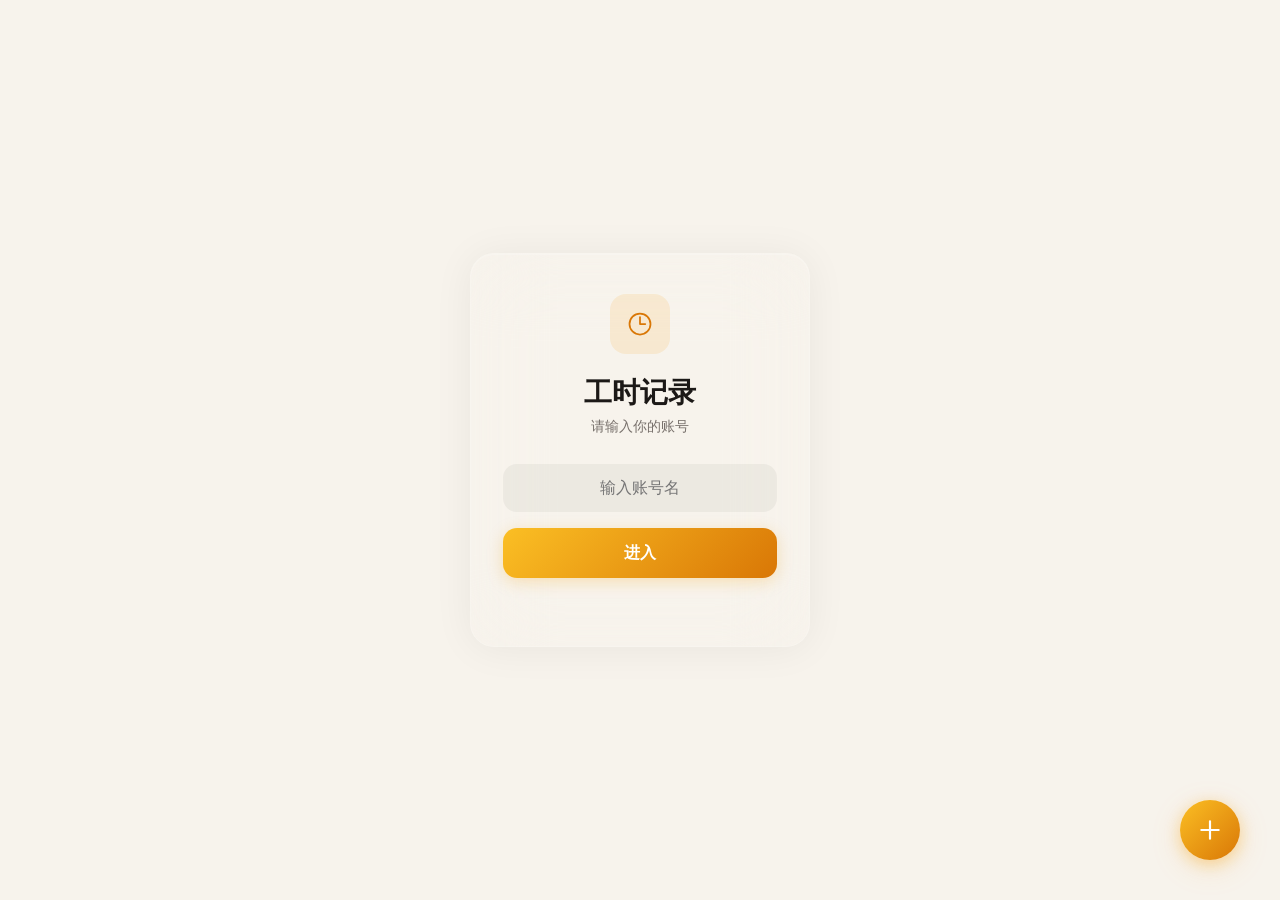
==== commit 8f1a40fa: "feat: 三态主题切换 + 浅色模式mesh gradient背景 + 卡片最低透明度 - 主题切换改为三态循环：auto/light/dark，auto模式跟随系统 - 浅色模式背景改为mesh " ====
--- a/index.html
+++ b/index.html
@@ -13,13 +13,18 @@
 <script>
   // 防闪烁：在页面渲染前应用已保存的主题
   (function() {
-    var saved = localStorage.getItem('theme');
-    if (!saved) {
-      saved = window.matchMedia && window.matchMedia('(prefers-color-scheme: dark)').matches ? 'dark' : 'light';
+    var mode = localStorage.getItem('theme-mode');
+    // 向后兼容：迁移旧的 theme key
+    if (!mode) {
+      var old = localStorage.getItem('theme');
+      mode = (old === 'light' || old === 'dark') ? old : 'auto';
     }
-    document.documentElement.setAttribute('data-theme', saved);
+    var isDark = mode === 'dark' || (mode === 'auto' && window.matchMedia && window.matchMedia('(prefers-color-scheme: dark)').matches);
+    var theme = isDark ? 'dark' : 'light';
+    document.documentElement.setAttribute('data-theme', theme);
+    document.documentElement.setAttribute('data-theme-mode', mode);
     var meta = document.querySelector('meta[name="theme-color"]');
-    if (meta) meta.setAttribute('content', saved === 'dark' ? '#0a0a0c' : '#f5edd6');
+    if (meta) meta.setAttribute('content', theme === 'dark' ? '#0a0a0c' : '#f5edd6');
   })();
 </script>
 </head>
@@ -43,12 +48,16 @@
         <span class="top-bar-date-lunar" id="topBarLunar"></span>
       </div>
     <span class="top-bar-weather" id="topBarWeather"></span>
-    <button class="theme-toggle" id="themeToggle" aria-label="切换深色模式" title="切换深色/浅色模式">
+    <button class="theme-toggle" id="themeToggle" aria-label="切换主题模式" title="跟随系统">
+      <svg class="theme-icon-auto" xmlns="http://www.w3.org/2000/svg" fill="none" viewBox="0 0 24 24" stroke="currentColor" stroke-width="2" aria-hidden="true">
+        <circle cx="12" cy="12" r="9" />
+        <path d="M12 3a9 9 0 010 18z" fill="currentColor" stroke="none" />
+      </svg>
+      <svg class="theme-icon-sun" xmlns="http://www.w3.org/2000/svg" fill="none" viewBox="0 0 24 24" stroke="currentColor" stroke-width="2" aria-hidden="true">
+        <path stroke-linecap="round" stroke-linejoin="round" d="M12 3v1m0 16v1m9-9h-1M4 12H3m15.364 6.364l-.707-.707M6.343 6.343l-.707-.707m12.728 0l-.707.707M6.343 17.657l-.707.707M16 12a4 4 0 11-8 0 4 4 0 018 0z" />
+      </svg>
       <svg class="theme-icon-moon" xmlns="http://www.w3.org/2000/svg" fill="none" viewBox="0 0 24 24" stroke="currentColor" stroke-width="2" aria-hidden="true">
         <path stroke-linecap="round" stroke-linejoin="round" d="M20.354 15.354A9 9 0 018.646 3.646 9.003 9.003 0 0012 21a9.003 9.003 0 008.354-5.646z" />
-      </svg>
-      <svg class="theme-icon-sun" xmlns="http://www.w3.org/2000/svg" fill="none" viewBox="0 0 24 24" stroke="currentColor" stroke-width="2" aria-hidden="true">
-        <path stroke-linecap="round" stroke-linejoin="round" d="M12 3v1m0 16v1m9-9h-1M4 12H3m15.364 6.364l-.707-.707M6.343 6.343l-.707-.707m12.728 0l-.707.707M6.343 17.657l-.707.707M16 12a4 4 0 11-8 0 4 4 0 018 0z" />
       </svg>
     </button>
   </header>
--- a/style.css
+++ b/style.css
@@ -37,44 +37,43 @@
 
     /* === 主题变量（浅色默认） === */
     --body-bg:
-      radial-gradient(ellipse 80% 60% at 12% 0%, rgba(96,165,250,0.55) 0%, transparent 50%),
-      radial-gradient(ellipse 65% 55% at 88% 8%, rgba(167,139,250,0.48) 0%, transparent 50%),
-      radial-gradient(ellipse 55% 50% at 78% 88%, rgba(52,211,153,0.38) 0%, transparent 50%),
-      radial-gradient(ellipse 70% 55% at 3% 65%, rgba(196,181,253,0.45) 0%, transparent 50%),
-      radial-gradient(ellipse 45% 40% at 50% 45%, rgba(254,243,199,0.6) 0%, transparent 55%),
-      #f5edd6;
-    --card-bg: rgba(255,255,255,0.02);
-    --card-bg-today: rgba(255,251,235,0.03);
-    --card-border: rgba(255,255,255,0.25);
-    --card-highlight: rgba(255,255,255,0.6);
-    --card-inset: rgba(255,255,255,0.4);
-    --glass-hover: rgba(255,255,255,0.12);
-    --chip-bg: rgba(255,255,255,0.15);
-    --chip-border: rgba(255,255,255,0.4);
-    --input-bg: rgba(120,113,108,0.06);
-    --input-bg-hover: rgba(120,113,108,0.1);
-    --modal-bg: rgba(255,255,255,0.82);
-    --modal-border: rgba(255,255,255,0.5);
-    --overlay-bg: rgba(0,0,0,0.18);
-    --btn-secondary-bg: rgba(120,113,108,0.06);
+      radial-gradient(circle at 20% 20%, #c7d2fe, transparent 40%),
+      radial-gradient(circle at 80% 15%, #fbcfe8, transparent 40%),
+      radial-gradient(circle at 70% 80%, #bae6fd, transparent 40%),
+      radial-gradient(circle at 25% 75%, #fef3c7, transparent 40%),
+      #f8f5f0;
+    --card-bg: rgba(255,255,255,0.01);
+    --card-bg-today: rgba(255,251,235,0.02);
+    --card-border: rgba(255,255,255,0.15);
+    --card-highlight: rgba(255,255,255,0.3);
+    --card-inset: rgba(255,255,255,0.2);
+    --glass-hover: rgba(255,255,255,0.08);
+    --chip-bg: rgba(255,255,255,0.05);
+    --chip-border: rgba(255,255,255,0.15);
+    --input-bg: rgba(120,113,108,0.08);
+    --input-bg-hover: rgba(120,113,108,0.12);
+    --modal-bg: rgba(255,255,255,0.88);
+    --modal-border: rgba(255,255,255,0.6);
+    --overlay-bg: rgba(0,0,0,0.15);
+    --btn-secondary-bg: rgba(120,113,108,0.08);
     --toast-bg: rgba(28,25,23,0.88);
     --toast-text: #fff;
-    --export-bg: rgba(255,255,255,0.1);
-    --export-bg-hover: rgba(255,255,255,0.22);
-    --export-border: rgba(255,255,255,0.35);
-    --swiped-bg: rgba(255,252,244,0.95);
-    --log-card-active: rgba(255,255,255,0.6);
-    --month-hover: rgba(255,255,255,0.18);
-    --chart-canvas-bg: rgba(255,255,255,0.1);
+    --export-bg: rgba(255,255,255,0.55);
+    --export-bg-hover: rgba(255,255,255,0.75);
+    --export-border: rgba(255,255,255,0.6);
+    --swiped-bg: #fffcf4;
+    --log-card-active: rgba(255,255,255,0.8);
+    --month-hover: rgba(255,255,255,0.5);
+    --chart-canvas-bg: rgba(255,255,255,0.4);
     --chart-switch-bg: rgba(120,113,108,0.1);
     --chart-switch-active-bg: white;
     --chart-switch-active-text: var(--amber-700);
     --drag-bar-bg: rgba(120,113,108,0.18);
-    --login-overlay-bg: #f5edd6;
+    --login-overlay-bg: #f7f3ec;
     --title-gradient: linear-gradient(135deg, var(--stone-900) 40%, var(--amber-700));
     --select-arrow-color: %2378716c;
-    --shadow-card: 0 2px 20px rgba(0,0,0,0.03);
-    --shadow-card-today: 0 2px 20px rgba(0,0,0,0.03), 0 0 24px rgba(245,158,11,0.08);
+    --shadow-card: 0 1px 3px rgba(0,0,0,0.04), 0 4px 16px rgba(0,0,0,0.03);
+    --shadow-card-today: 0 1px 3px rgba(0,0,0,0.04), 0 4px 16px rgba(0,0,0,0.03), 0 0 20px rgba(245,158,11,0.06);
   }
 
   /* === 深色模式 === */
@@ -286,10 +285,12 @@
     outline-offset: 2px;
   }
   .theme-toggle svg { width: 18px; height: 18px; }
-  .theme-icon-sun { display: none; }
-  .theme-icon-moon { display: block; }
-  [data-theme="dark"] .theme-icon-sun { display: block; }
-  [data-theme="dark"] .theme-icon-moon { display: none; }
+  .theme-icon-auto,
+  .theme-icon-sun,
+  .theme-icon-moon { display: none; }
+  [data-theme-mode="auto"] .theme-icon-auto { display: block; }
+  [data-theme-mode="light"] .theme-icon-sun { display: block; }
+  [data-theme-mode="dark"] .theme-icon-moon { display: block; }
 
   .top-bar-date {
     display: flex;
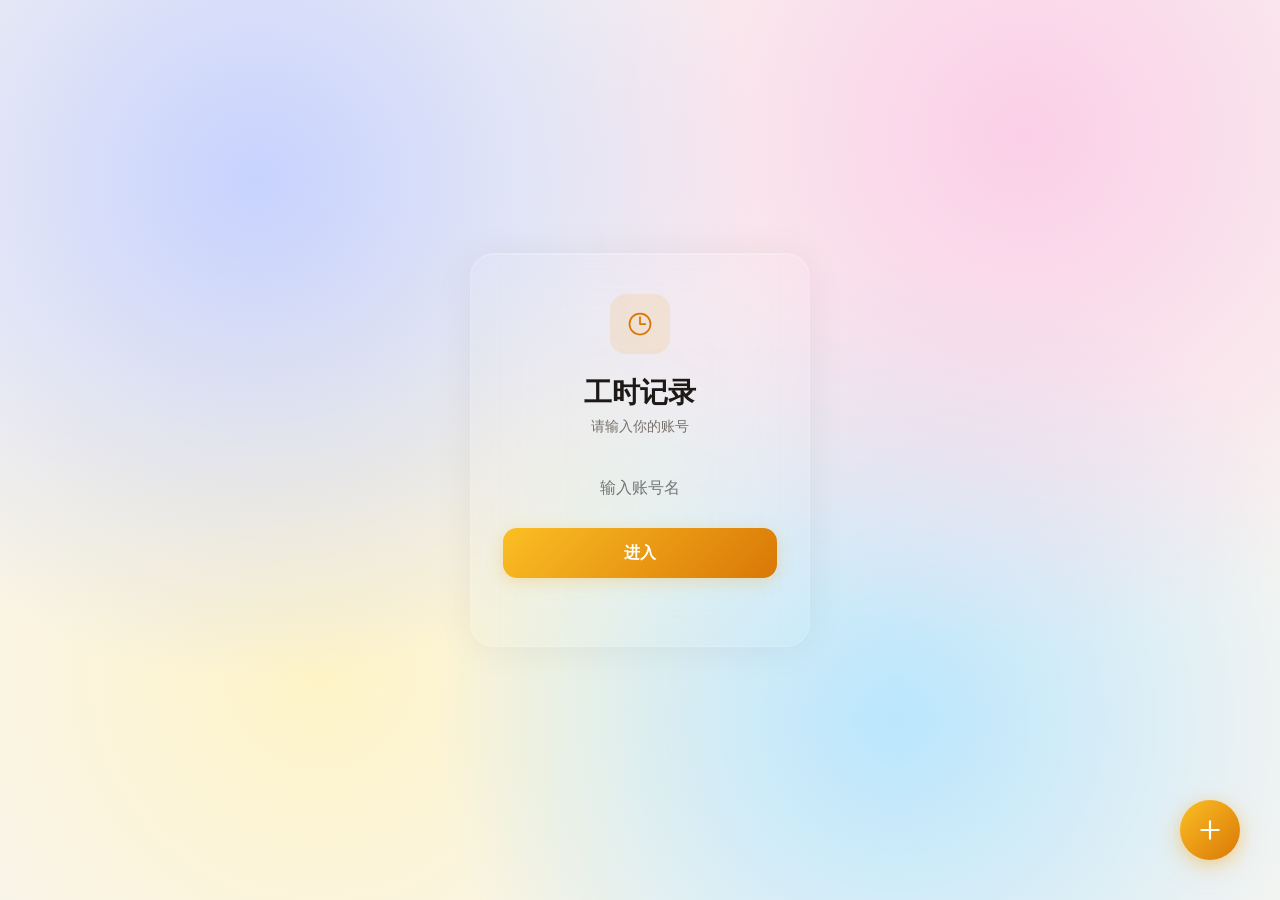
==== commit a13db32f: "fix: 下拉箭头聚焦平铺 + Esc跳顶 + 防重复注册 + SW缓存按版本命名 + 工时上限24" ====
--- a/index.html
+++ b/index.html
@@ -157,7 +157,7 @@
       </div>
       <div class="form-group">
         <label class="form-label" for="hours">工时（小时）</label>
-        <input type="number" id="hours" min="0" step="0.5" inputmode="decimal" pattern="[0-9]*" placeholder="例如：8" required aria-required="true">
+        <input type="number" id="hours" min="0" max="24" step="0.5" inputmode="decimal" pattern="[0-9]*" placeholder="例如：8" required aria-required="true">
       </div>
       <div class="form-group">
         <label class="form-label" for="shift">班次 <span class="label-hint">（选填）</span></label>
--- a/style.css
+++ b/style.css
@@ -50,26 +50,33 @@
     --glass-hover: rgba(255,255,255,0.08);
     --chip-bg: rgba(255,255,255,0.05);
     --chip-border: rgba(255,255,255,0.15);
-    --input-bg: rgba(120,113,108,0.08);
-    --input-bg-hover: rgba(120,113,108,0.12);
-    --modal-bg: rgba(255,255,255,0.88);
-    --modal-border: rgba(255,255,255,0.6);
-    --overlay-bg: rgba(0,0,0,0.15);
-    --btn-secondary-bg: rgba(120,113,108,0.08);
+    --input-bg: rgba(255,255,255,0.03);
+    --input-bg-hover: rgba(255,255,255,0.06);
+    --input-border: rgba(120,113,108,0.2);
+    --btn-border: rgba(120,113,108,0.2);
+    --modal-bg: rgba(255,255,255,0.03);
+    --modal-border: rgba(255,255,255,0.1);
+    --overlay-bg: transparent;
+    --btn-secondary-bg: rgba(255,255,255,0.03);
     --toast-bg: rgba(28,25,23,0.88);
     --toast-text: #fff;
-    --export-bg: rgba(255,255,255,0.55);
-    --export-bg-hover: rgba(255,255,255,0.75);
-    --export-border: rgba(255,255,255,0.6);
-    --swiped-bg: #fffcf4;
-    --log-card-active: rgba(255,255,255,0.8);
-    --month-hover: rgba(255,255,255,0.5);
-    --chart-canvas-bg: rgba(255,255,255,0.4);
-    --chart-switch-bg: rgba(120,113,108,0.1);
-    --chart-switch-active-bg: white;
+    --export-bg: rgba(255,255,255,0.03);
+    --export-bg-hover: rgba(255,255,255,0.08);
+    --export-border: rgba(255,255,255,0.1);
+    --swiped-bg: rgba(255,255,255,0.05);
+    --log-card-active: rgba(255,255,255,0.05);
+    --month-hover: rgba(255,255,255,0.05);
+    --chart-canvas-bg: rgba(255,255,255,0.03);
+    --chart-switch-bg: rgba(255,255,255,0.05);
+    --chart-switch-active-bg: rgba(255,255,255,0.1);
     --chart-switch-active-text: var(--amber-700);
-    --drag-bar-bg: rgba(120,113,108,0.18);
-    --login-overlay-bg: #f7f3ec;
+    --drag-bar-bg: rgba(255,255,255,0.1);
+    --login-overlay-bg:
+      radial-gradient(circle at 20% 20%, #c7d2fe, transparent 40%),
+      radial-gradient(circle at 80% 15%, #fbcfe8, transparent 40%),
+      radial-gradient(circle at 70% 80%, #bae6fd, transparent 40%),
+      radial-gradient(circle at 25% 75%, #fef3c7, transparent 40%),
+      #f8f5f0;
     --title-gradient: linear-gradient(135deg, var(--stone-900) 40%, var(--amber-700));
     --select-arrow-color: %2378716c;
     --shadow-card: 0 1px 3px rgba(0,0,0,0.04), 0 4px 16px rgba(0,0,0,0.03);
@@ -111,6 +118,8 @@
     --chip-border: rgba(255,255,255,0.08);
     --input-bg: rgba(255,255,255,0.05);
     --input-bg-hover: rgba(255,255,255,0.09);
+    --input-border: rgba(255,255,255,0.12);
+    --btn-border: rgba(255,255,255,0.12);
     --modal-bg: rgba(22,20,18,0.94);
     --modal-border: rgba(255,255,255,0.06);
     --overlay-bg: rgba(0,0,0,0.55);
@@ -140,6 +149,7 @@
   body {
     font-family: -apple-system, BlinkMacSystemFont, 'SF Pro Display', 'Segoe UI', Roboto, 'PingFang SC', 'Hiragino Sans GB', 'Microsoft YaHei', 'HarmonyOS Sans', sans-serif;
     background: var(--body-bg);
+    background-attachment: fixed;
     min-height: 100vh;
     color: var(--stone-800);
     -webkit-font-smoothing: antialiased;
@@ -1100,8 +1110,8 @@
 
   .modal {
     background: var(--modal-bg);
-    backdrop-filter: blur(60px);
-    -webkit-backdrop-filter: blur(60px);
+    backdrop-filter: blur(12px);
+    -webkit-backdrop-filter: blur(12px);
     border: 1px solid var(--modal-border);
     border-bottom: none;
     border-radius: 24px 24px 0 0;
@@ -1154,12 +1164,12 @@
   textarea {
     width: 100%;
     padding: 12px 14px;
-    border: none;
+    border: 1px solid var(--input-border);
     border-radius: var(--radius-input);
     font-size: 16px;
     font-family: inherit;
     color: var(--stone-700);
-    background: var(--input-bg);
+    background-color: var(--input-bg);
     transition: background-color 0.2s ease, color 0.2s ease, border-color 0.2s ease, box-shadow 0.2s ease;
     min-height: 48px;
     -webkit-appearance: none;
@@ -1174,7 +1184,8 @@
   textarea:focus {
     outline: none;
     box-shadow: 0 0 0 2px var(--amber-500);
-    background: var(--input-bg-hover);
+    border-color: var(--amber-500);
+    background-color: var(--input-bg-hover);
   }
 
   select {
@@ -1187,6 +1198,8 @@
 
   [data-theme="dark"] select {
     background-image: url("data:image/svg+xml,%3Csvg xmlns='http://www.w3.org/2000/svg' width='16' height='16' viewBox='0 0 24 24' fill='none' stroke='%23a8a29e' stroke-width='2' stroke-linecap='round' stroke-linejoin='round'%3E%3Cpolyline points='6 9 12 15 18 9'%3E%3C/polyline%3E%3C/svg%3E");
+    background-repeat: no-repeat;
+    background-position: right 14px center;
   }
 
   textarea { resize: vertical; min-height: 80px; }
@@ -1201,7 +1214,7 @@
     font-family: inherit;
     cursor: pointer;
     transition: all 0.2s ease;
-    border: none;
+    border: 1px solid var(--btn-border);
     min-height: 50px;
     -webkit-tap-highlight-color: transparent;
   }
@@ -1211,15 +1224,18 @@
   .btn-secondary {
     background: var(--btn-secondary-bg);
     color: var(--stone-700);
+    border-color: var(--btn-border);
   }
   .btn-primary {
     background: linear-gradient(135deg, var(--amber-400), var(--amber-600));
     color: white;
+    border-color: transparent;
     box-shadow: 0 2px 8px rgba(245,158,11,0.2);
   }
 .btn-danger {
   background: #dc2626;
   color: white; flex: 0 0 auto; padding: 14px 20px; font-size: 14px;
+  border-color: transparent;
 }
 
   /* ---- Toast ---- */
